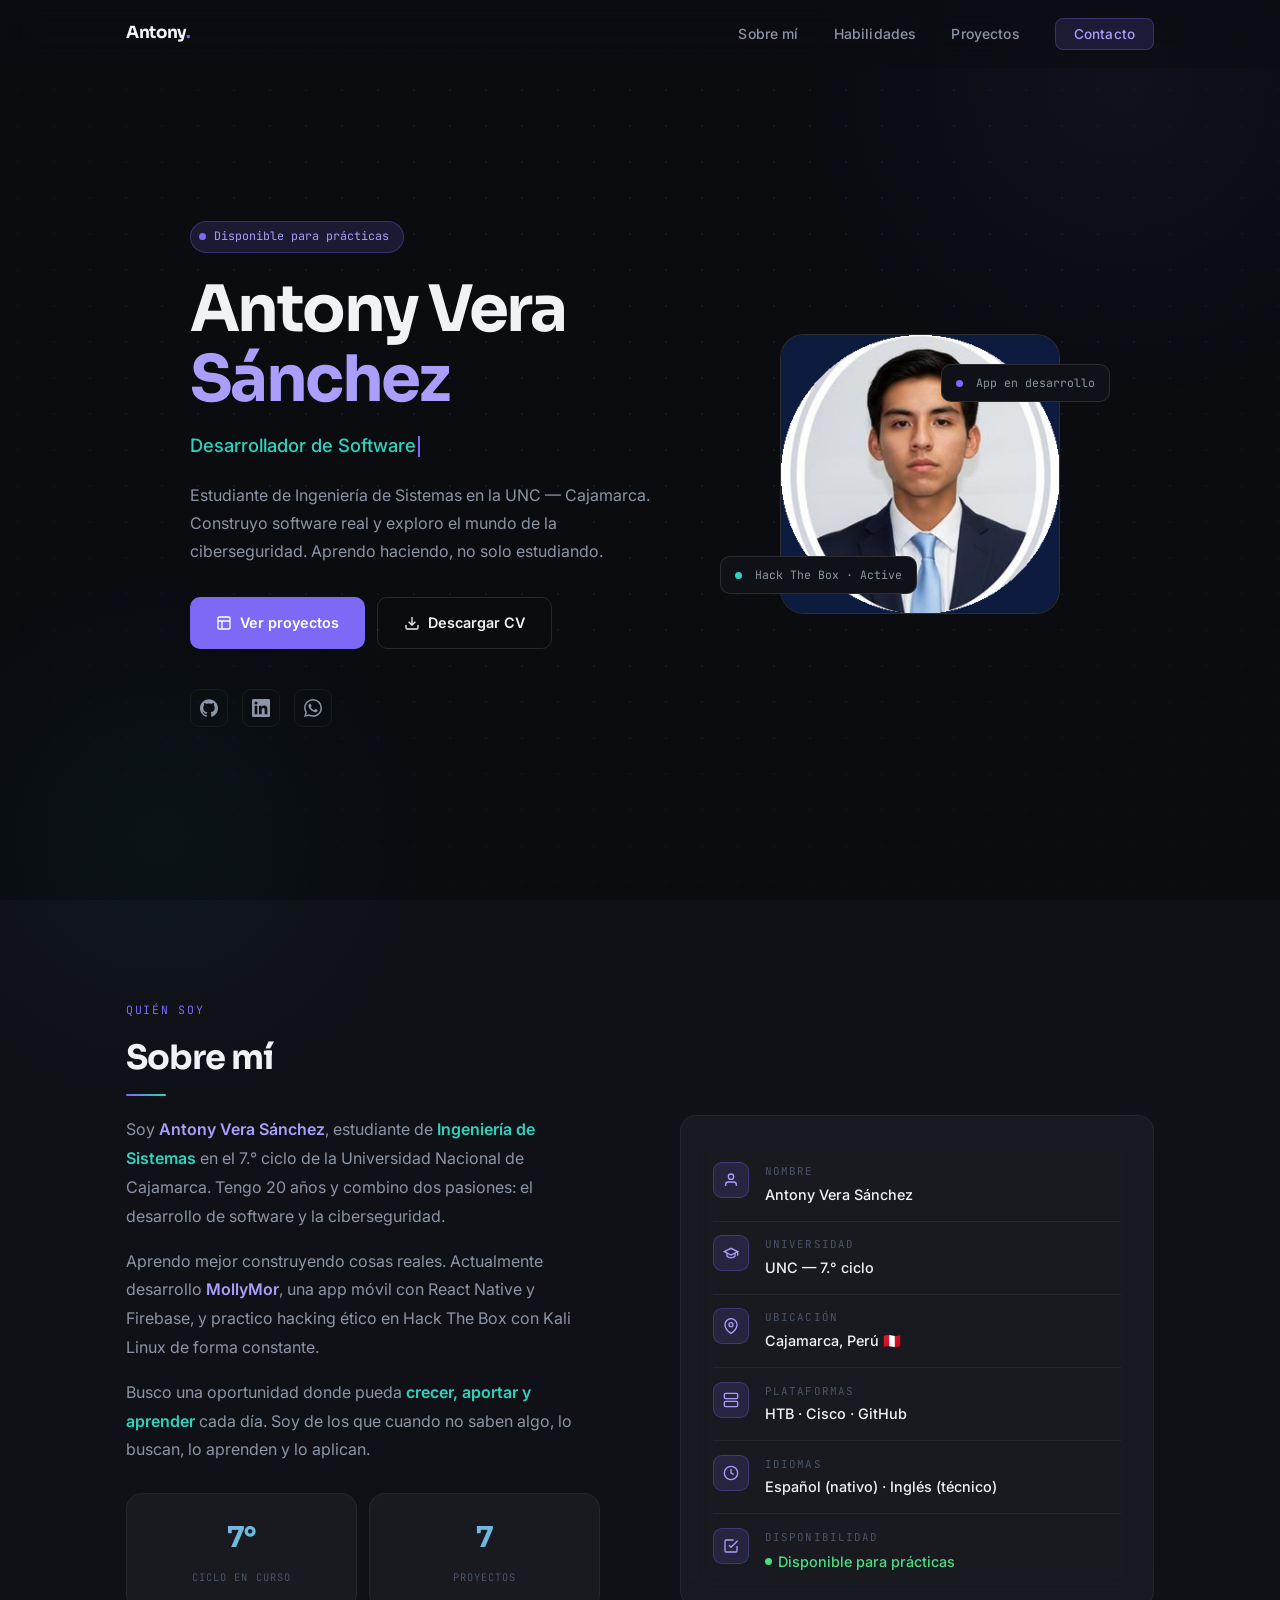
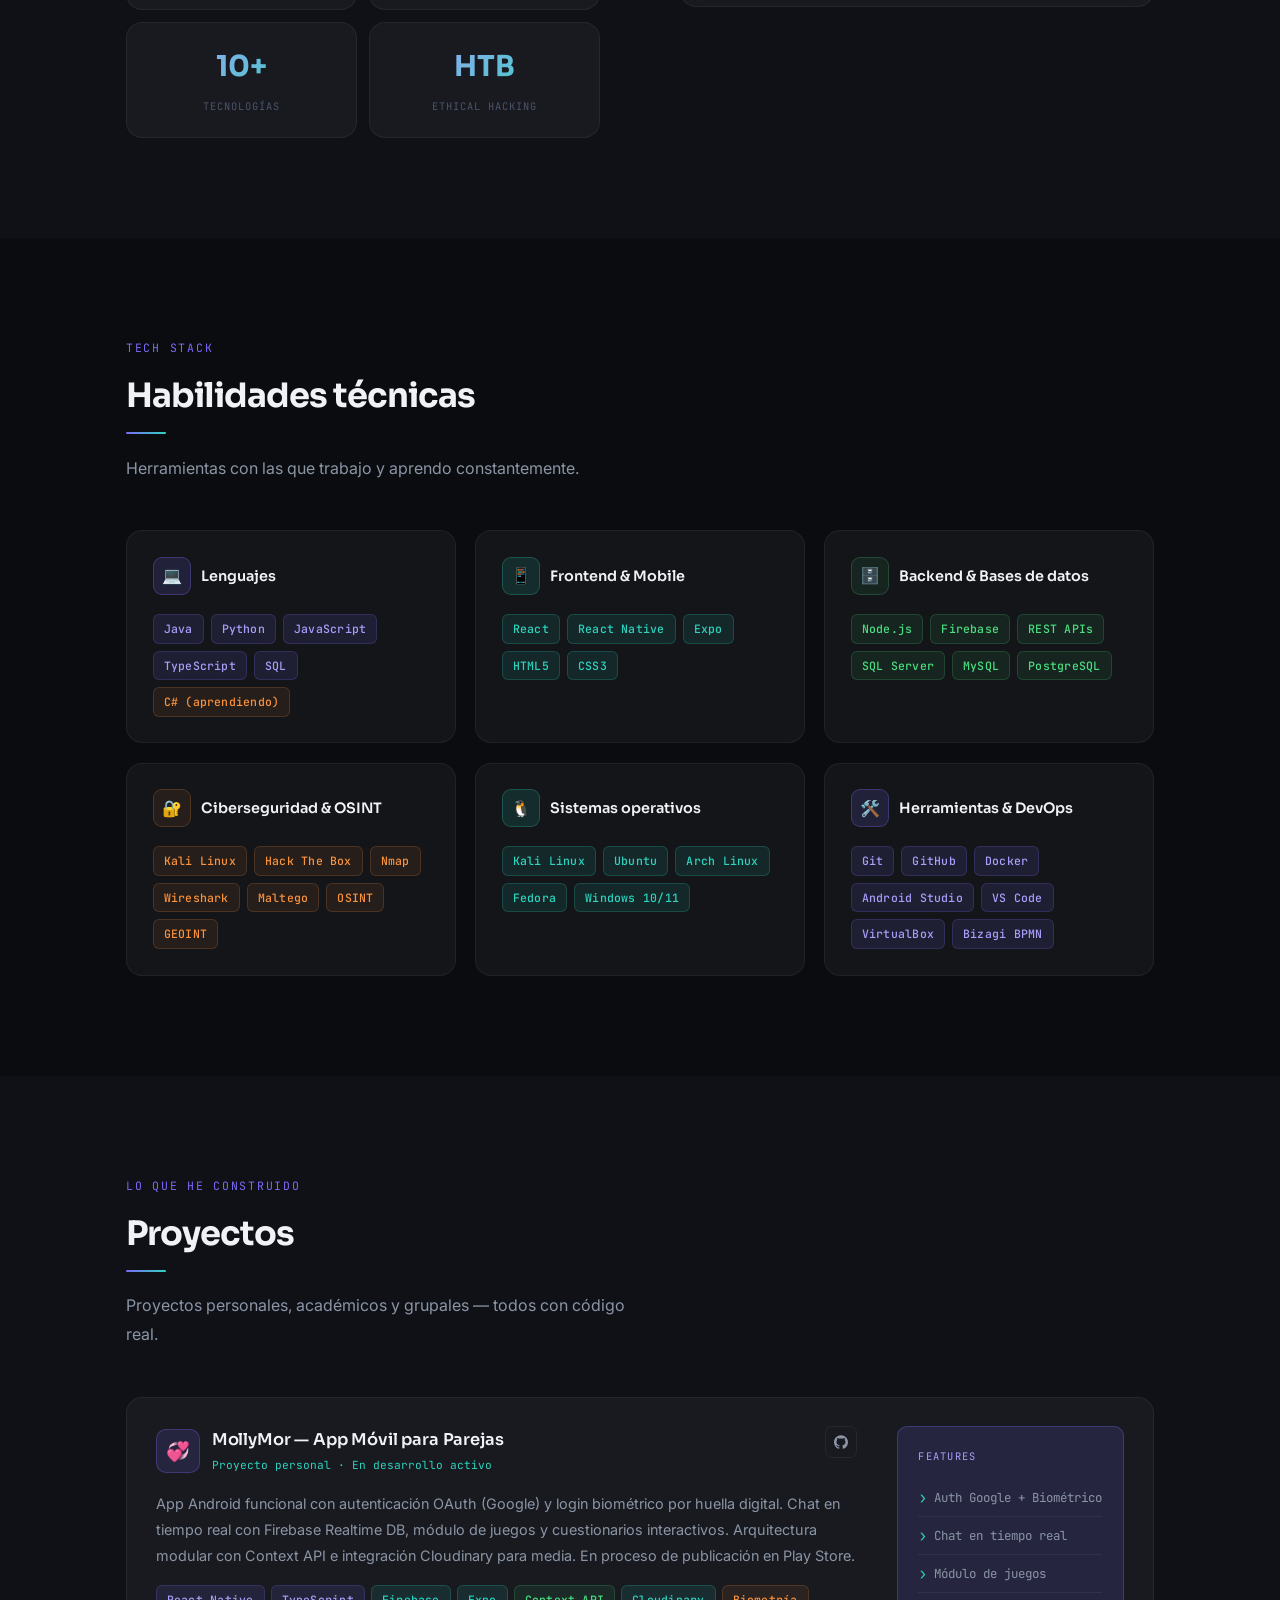
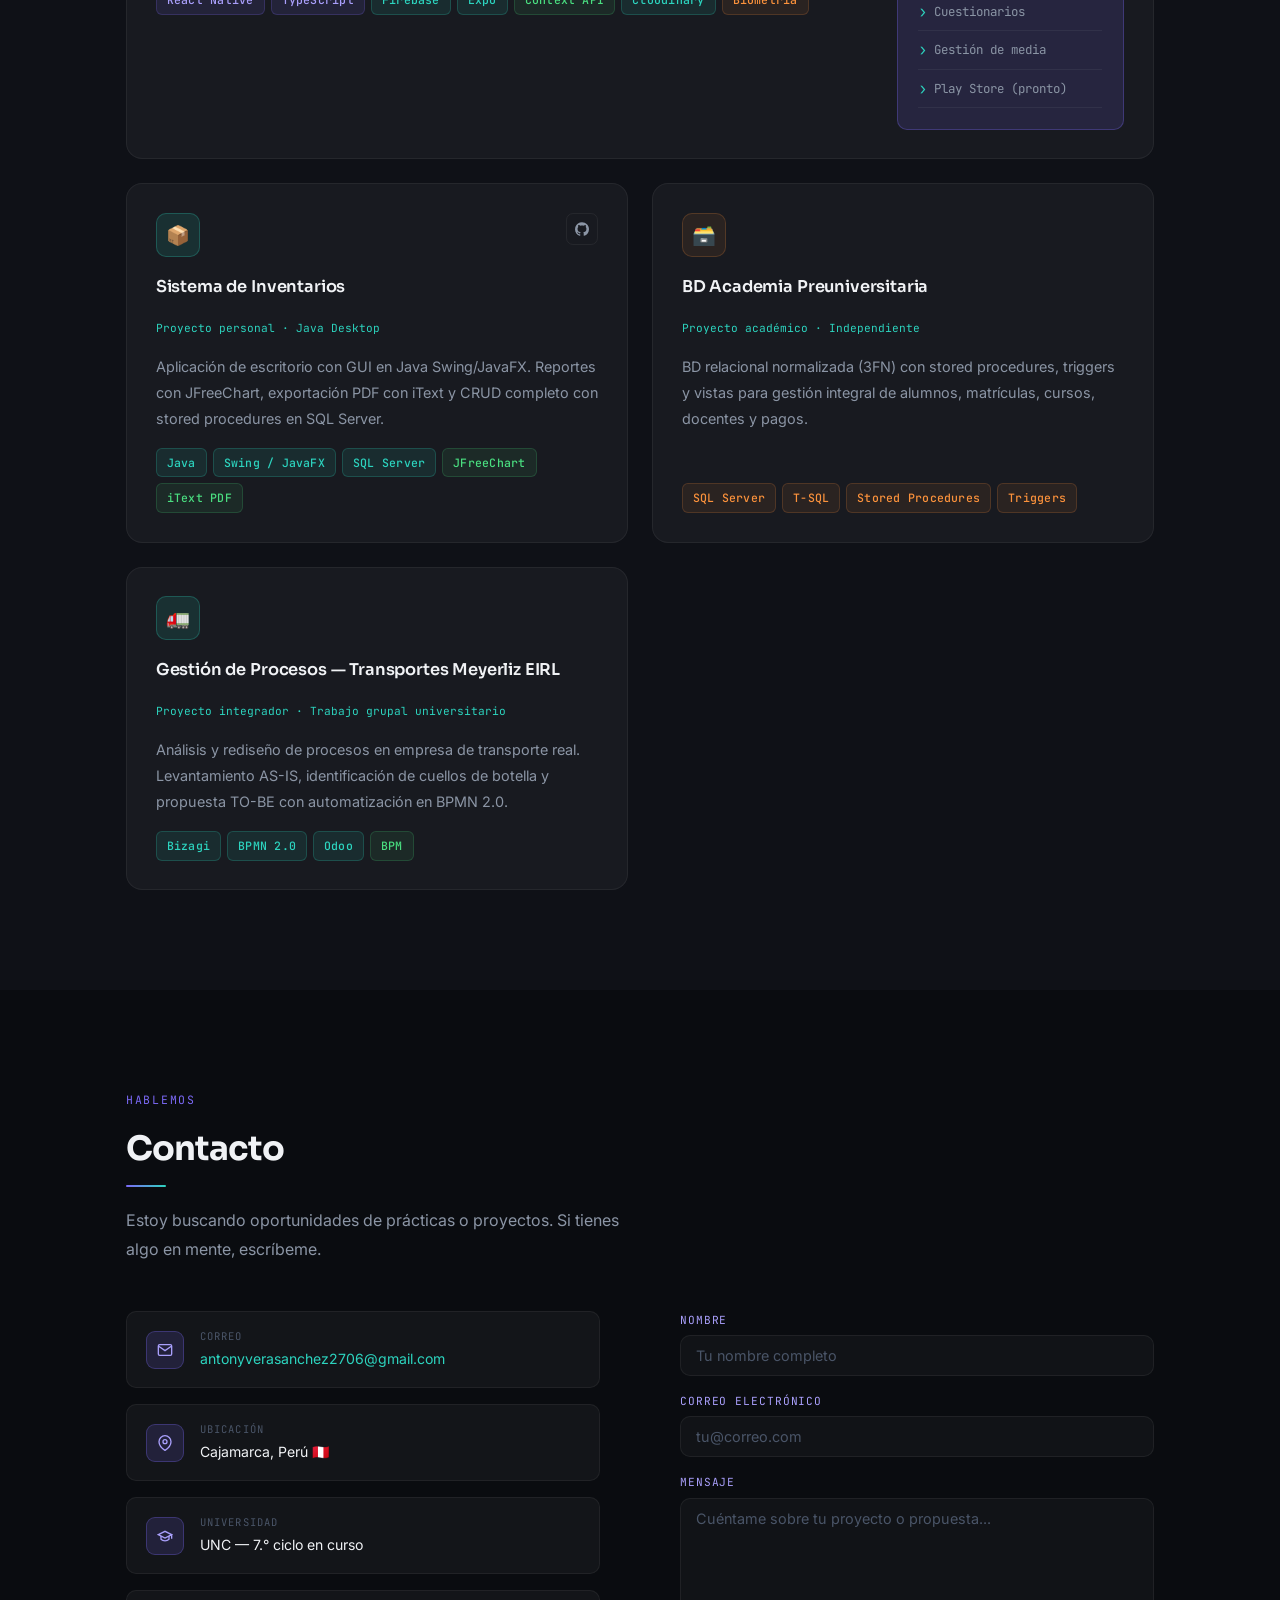
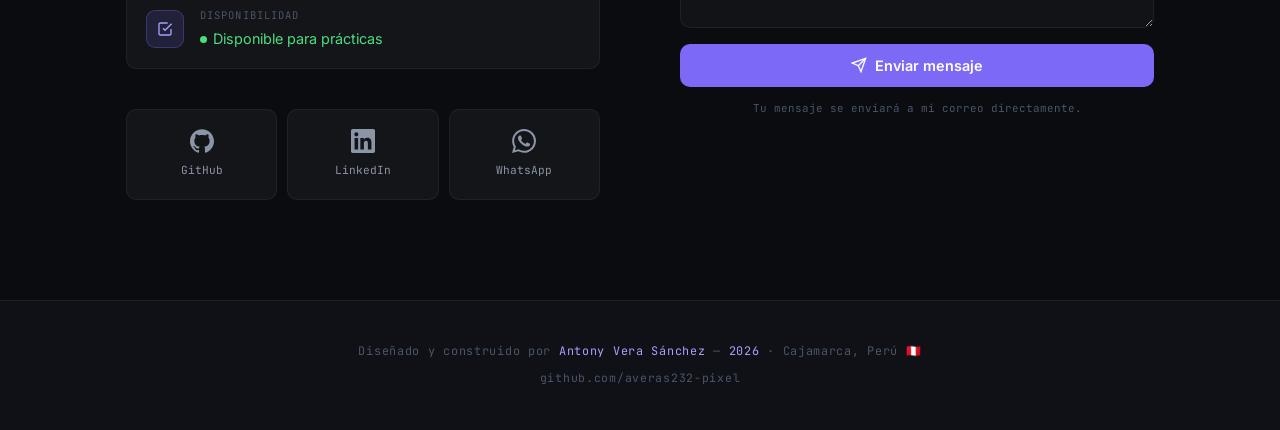
==== portfolio-nuevo/index.html @ 1187eefe "CV: portfolio personal" ====
<!DOCTYPE html>
<html lang="es">
<head>
  <meta charset="UTF-8" />
  <meta name="viewport" content="width=device-width, initial-scale=1.0" />
  <meta name="description" content="Portfolio de Antony Vera Sánchez — Ingeniería de Sistemas, Desarrollo de Software y Ciberseguridad en Cajamarca, Perú." />
  <meta name="author" content="Antony Vera Sánchez" />
  <meta property="og:title" content="Antony Vera Sánchez — Portfolio" />
  <meta property="og:description" content="Ing. Sistemas · Dev · CyberSec · Cajamarca, Perú" />
  <meta property="og:type" content="website" />
  <title>Antony Vera Sánchez | Dev & CyberSec</title>
  <link rel="icon" href="data:image/svg+xml,<svg xmlns='http://www.w3.org/2000/svg' viewBox='0 0 100 100'><text y='.9em' font-size='90'>⚡</text></svg>" />
  <link rel="preconnect" href="https://fonts.googleapis.com" />
  <link rel="preconnect" href="https://fonts.gstatic.com" crossorigin />
  <link href="https://fonts.googleapis.com/css2?family=Sora:wght@300;400;600;700&family=Inter:wght@300;400;500;600&family=JetBrains+Mono:wght@400;500&display=swap" rel="stylesheet" />
  <style>
    /* ── TOKENS ── */
    :root {
      --bg:           #0a0c10;
      --bg-2:         #0f1117;
      --bg-card:      rgba(255,255,255,0.04);
      --bg-card-h:    rgba(255,255,255,0.07);
      --violet:       #7c6af7;
      --violet-light: #a99ffb;
      --violet-dim:   rgba(124,106,247,0.15);
      --violet-border:rgba(124,106,247,0.3);
      --teal:         #2dd4bf;
      --teal-dim:     rgba(45,212,191,0.12);
      --teal-border:  rgba(45,212,191,0.25);
      --text-1:       #f0f2f5;
      --text-2:       #8b95a5;
      --text-3:       #4a5568;
      --border:       rgba(255,255,255,0.06);
      --border-h:     rgba(255,255,255,0.12);
      --nav-h:        68px;
      --max-w:        1140px;
      --r:            10px;
      --r-lg:         16px;
      --t:            all 0.3s cubic-bezier(0.4,0,0.2,1);
      --font-head:    'Sora', sans-serif;
      --font-body:    'Inter', sans-serif;
      --font-mono:    'JetBrains Mono', monospace;
      --section-py:   100px;
    }

    /* ── RESET ── */
    *, *::before, *::after { box-sizing: border-box; margin: 0; padding: 0; }
    html { scroll-behavior: smooth; scroll-padding-top: var(--nav-h); font-size: 16px; }
    body {
      font-family: var(--font-body);
      background: var(--bg);
      color: var(--text-1);
      overflow-x: hidden;
      line-height: 1.7;
    }
    img { max-width: 100%; display: block; }
    a { color: var(--teal); text-decoration: none; transition: var(--t); }
    a:hover { color: var(--violet-light); }
    p { color: var(--text-2); line-height: 1.8; }

    /* ── SCROLLBAR ── */
    ::-webkit-scrollbar { width: 4px; }
    ::-webkit-scrollbar-track { background: var(--bg-2); }
    ::-webkit-scrollbar-thumb { background: var(--violet); border-radius: 4px; }
    ::selection { background: var(--violet-dim); color: var(--violet-light); }

    /* ── BACKGROUND AMBIENT ── */
    body::before {
      content: '';
      position: fixed;
      top: -30%;
      right: -15%;
      width: 55vw;
      height: 55vw;
      background: radial-gradient(circle, rgba(124,106,247,0.055) 0%, transparent 65%);
      pointer-events: none;
      z-index: 0;
    }
    body::after {
      content: '';
      position: fixed;
      bottom: -25%;
      left: -10%;
      width: 45vw;
      height: 45vw;
      background: radial-gradient(circle, rgba(45,212,191,0.04) 0%, transparent 65%);
      pointer-events: none;
      z-index: 0;
    }

    .container {
      max-width: var(--max-w);
      margin: 0 auto;
      padding: 0 clamp(20px, 5vw, 56px);
      position: relative;
      z-index: 1;
    }

    /* ── NAVBAR ── */
    .navbar {
      position: fixed;
      top: 0; left: 0; right: 0;
      height: var(--nav-h);
      z-index: 1000;
      display: flex;
      align-items: center;
      background: rgba(10,12,16,0.5);
      backdrop-filter: blur(20px);
      -webkit-backdrop-filter: blur(20px);
      border-bottom: 1px solid transparent;
      transition: var(--t);
    }
    .navbar.scrolled {
      background: rgba(10,12,16,0.88);
      border-bottom-color: var(--border);
    }
    .nav-inner {
      display: flex;
      align-items: center;
      justify-content: space-between;
      width: 100%;
      max-width: var(--max-w);
      margin: 0 auto;
      padding: 0 clamp(20px, 5vw, 56px);
    }
    .nav-logo {
      font-family: var(--font-head);
      font-weight: 700;
      font-size: 1.05rem;
      color: var(--text-1);
      letter-spacing: -0.02em;
    }
    .nav-logo span { color: var(--violet); }
    .nav-links { display: flex; gap: 2.2rem; list-style: none; }
    .nav-links a {
      font-size: 0.875rem;
      font-weight: 500;
      color: var(--text-2);
      letter-spacing: 0.01em;
      transition: color 0.25s;
    }
    .nav-links a:hover, .nav-links a.active { color: var(--text-1); }
    .nav-cta {
      padding: 7px 18px;
      border: 1px solid var(--violet-border);
      border-radius: 8px;
      color: var(--violet-light) !important;
      background: var(--violet-dim);
      font-size: 0.85rem !important;
    }
    .nav-cta:hover { background: rgba(124,106,247,0.25) !important; color: #fff !important; }
    .nav-toggle {
      display: none;
      flex-direction: column;
      gap: 5px;
      cursor: pointer;
      background: none;
      border: none;
      padding: 4px;
    }
    .nav-toggle span {
      display: block;
      width: 22px;
      height: 1.5px;
      background: var(--text-1);
      border-radius: 2px;
      transition: var(--t);
    }
    .nav-toggle.open span:nth-child(1) { transform: rotate(45deg) translate(4px,5px); }
    .nav-toggle.open span:nth-child(2) { opacity: 0; }
    .nav-toggle.open span:nth-child(3) { transform: rotate(-45deg) translate(4px,-5px); }

    /* ── BUTTONS ── */
    .btn {
      display: inline-flex;
      align-items: center;
      gap: 8px;
      padding: 13px 26px;
      border-radius: var(--r);
      font-family: var(--font-body);
      font-weight: 600;
      font-size: 0.9rem;
      cursor: pointer;
      transition: var(--t);
      border: none;
    }
    .btn-primary {
      background: var(--violet);
      color: #fff;
    }
    .btn-primary:hover { background: #6b5ae0; color: #fff; transform: translateY(-2px); }
    .btn-outline {
      background: transparent;
      border: 1px solid var(--border-h);
      color: var(--text-1);
    }
    .btn-outline:hover { border-color: var(--violet-border); color: var(--violet-light); background: var(--violet-dim); transform: translateY(-2px); }

    /* ── TAGS ── */
    .tag {
      display: inline-flex;
      align-items: center;
      padding: 4px 10px;
      border-radius: 6px;
      font-family: var(--font-mono);
      font-size: 0.72rem;
      font-weight: 500;
      letter-spacing: 0.02em;
    }
    .tag-v { background: rgba(124,106,247,0.12); color: var(--violet-light); border: 1px solid rgba(124,106,247,0.2); }
    .tag-t { background: rgba(45,212,191,0.1); color: var(--teal); border: 1px solid rgba(45,212,191,0.2); }
    .tag-g { background: rgba(74,222,128,0.08); color: #4ade80; border: 1px solid rgba(74,222,128,0.18); }
    .tag-o { background: rgba(251,146,60,0.08); color: #fb923c; border: 1px solid rgba(251,146,60,0.18); }

    /* ── SECTION HEADER ── */
    .section { padding: var(--section-py) 0; position: relative; }
    .section-label {
      font-family: var(--font-mono);
      font-size: 0.72rem;
      color: var(--violet);
      letter-spacing: 0.15em;
      text-transform: uppercase;
      margin-bottom: 0.6rem;
      display: block;
    }
    .section-title {
      font-family: var(--font-head);
      font-size: clamp(1.5rem, 3vw, 2.1rem);
      font-weight: 700;
      color: var(--text-1);
      letter-spacing: -0.03em;
      margin-bottom: 0.5rem;
    }
    .section-line {
      width: 40px;
      height: 2px;
      background: linear-gradient(90deg, var(--violet), var(--teal));
      border-radius: 2px;
      margin-bottom: 1.2rem;
    }
    .section-sub {
      color: var(--text-2);
      font-size: 1rem;
      max-width: 520px;
      margin-bottom: 3rem;
    }

    /* ── REVEAL ── */
    .reveal {
      opacity: 0;
      transform: translateY(32px);
      transition: opacity 0.7s cubic-bezier(0.16,1,0.3,1),
                  transform 0.7s cubic-bezier(0.16,1,0.3,1);
    }
    .reveal.visible { opacity: 1; transform: translateY(0); }
    .reveal-left { opacity: 0; transform: translateX(-40px); transition: opacity 0.7s cubic-bezier(0.16,1,0.3,1), transform 0.7s cubic-bezier(0.16,1,0.3,1); }
    .reveal-left.visible { opacity: 1; transform: translateX(0); }
    .reveal-right { opacity: 0; transform: translateX(40px); transition: opacity 0.7s cubic-bezier(0.16,1,0.3,1), transform 0.7s cubic-bezier(0.16,1,0.3,1); }
    .reveal-right.visible { opacity: 1; transform: translateX(0); }
    .d1 { transition-delay: 0.08s; }
    .d2 { transition-delay: 0.16s; }
    .d3 { transition-delay: 0.24s; }
    .d4 { transition-delay: 0.32s; }

    /* ── HERO ── */
    #hero {
      min-height: 100vh;
      display: flex;
      align-items: center;
      position: relative;
      overflow: hidden;
    }
    /* Subtle dot grid */
    #hero::before {
      content: '';
      position: absolute;
      inset: 0;
      background-image: radial-gradient(rgba(124,106,247,0.12) 1px, transparent 1px);
      background-size: 36px 36px;
      mask-image: radial-gradient(ellipse 80% 80% at 50% 40%, black 30%, transparent 100%);
      -webkit-mask-image: radial-gradient(ellipse 80% 80% at 50% 40%, black 30%, transparent 100%);
      pointer-events: none;
      z-index: 0;
    }
    .hero-wrap {
      display: grid;
      grid-template-columns: 1fr 340px;
      gap: 5rem;
      align-items: center;
      padding: calc(var(--nav-h) + 40px) 0 60px;
    }
    .hero-eyebrow {
      display: inline-flex;
      align-items: center;
      gap: 8px;
      padding: 5px 14px 5px 8px;
      background: var(--violet-dim);
      border: 1px solid var(--violet-border);
      border-radius: 100px;
      font-family: var(--font-mono);
      font-size: 0.73rem;
      color: var(--violet-light);
      margin-bottom: 1.4rem;
      width: fit-content;
    }
    .hero-eyebrow-dot {
      width: 7px; height: 7px;
      background: var(--violet);
      border-radius: 50%;
      animation: pulse-dot 2s ease-in-out infinite;
    }
    @keyframes pulse-dot {
      0%, 100% { opacity: 1; transform: scale(1); }
      50% { opacity: 0.5; transform: scale(0.8); }
    }
    .hero-name {
      font-family: var(--font-head);
      font-size: clamp(2.5rem, 5.5vw, 4rem);
      font-weight: 700;
      color: var(--text-1);
      letter-spacing: -0.04em;
      line-height: 1.1;
      margin-bottom: 0.8rem;
    }
    .hero-name .accent { color: var(--violet-light); }
    .hero-role {
      font-size: 1.15rem;
      font-weight: 500;
      color: var(--text-2);
      margin-bottom: 1.2rem;
      min-height: 1.8em;
      font-family: var(--font-body);
    }
    .hero-role #tw { color: var(--teal); }
    .tw-cursor {
      display: inline-block;
      width: 2px;
      height: 1.1em;
      background: var(--violet);
      margin-left: 2px;
      vertical-align: middle;
      animation: blink 1s step-end infinite;
    }
    @keyframes blink { 0%,100%{opacity:1} 50%{opacity:0} }
    .hero-desc {
      font-size: 1rem;
      color: var(--text-2);
      max-width: 480px;
      line-height: 1.75;
      margin-bottom: 2rem;
    }
    .hero-btns {
      display: flex;
      gap: 12px;
      flex-wrap: wrap;
      margin-bottom: 2.5rem;
    }
    .hero-social { display: flex; gap: 14px; align-items: center; }
    .hero-social a {
      display: flex;
      align-items: center;
      justify-content: center;
      width: 38px;
      height: 38px;
      border-radius: 9px;
      border: 1px solid var(--border);
      color: var(--text-2);
      transition: var(--t);
    }
    .hero-social a:hover { border-color: var(--violet-border); color: var(--violet-light); background: var(--violet-dim); }
    .hero-social a svg { width: 18px; height: 18px; }

    /* Photo side */
    .hero-photo-col {
      display: flex;
      justify-content: center;
      align-items: center;
      position: relative;
    }
    .hero-photo-frame {
      width: 280px;
      height: 280px;
      border-radius: 24px;
      overflow: hidden;
      border: 1px solid var(--border-h);
      position: relative;
      background: var(--bg-2);
    }
    .hero-photo-frame::before {
      content: '';
      position: absolute;
      inset: -1px;
      border-radius: 25px;
      background: linear-gradient(135deg, var(--violet-border), transparent 50%, var(--teal-border));
      z-index: -1;
    }
    .hero-photo-frame img {
      width: 100%;
      height: 100%;
      object-fit: cover;
      object-position: center top;
    }
    /* Floating badges */
    .hero-badge {
      position: absolute;
      padding: 8px 14px;
      background: var(--bg-2);
      border: 1px solid var(--border-h);
      border-radius: 10px;
      font-family: var(--font-mono);
      font-size: 0.72rem;
      color: var(--text-2);
      backdrop-filter: blur(16px);
      white-space: nowrap;
    }
    .hero-badge.b1 { bottom: 20px; left: -30px; animation: float-b 4s ease-in-out infinite; }
    .hero-badge.b2 { top: 30px; right: -20px; animation: float-b 5s ease-in-out infinite 1.5s; }
    .hero-badge .dot { display: inline-block; width: 7px; height: 7px; border-radius: 50%; margin-right: 6px; }
    .dot-v { background: var(--violet); }
    .dot-t { background: var(--teal); }
    @keyframes float-b {
      0%,100% { transform: translateY(0); }
      50% { transform: translateY(-8px); }
    }

    /* ── SOBRE MÍ ── */
    #sobre-mi { background: var(--bg-2); }
    .sobre-grid {
      display: grid;
      grid-template-columns: 1fr 1fr;
      gap: 5rem;
      align-items: start;
    }
    .sobre-text p { margin-bottom: 1rem; }
    .sobre-text p:last-of-type { margin-bottom: 1.8rem; }
    .hl-v { color: var(--violet-light); font-weight: 600; }
    .hl-t { color: var(--teal); font-weight: 600; }
    .sobre-stats {
      display: grid;
      grid-template-columns: 1fr 1fr;
      gap: 12px;
      margin-top: 0.5rem;
    }
    .stat-card {
      padding: 1.2rem 1rem;
      background: var(--bg-card);
      border: 1px solid var(--border);
      border-radius: var(--r-lg);
      text-align: center;
      transition: var(--t);
    }
    .stat-card:hover { border-color: var(--violet-border); background: var(--bg-card-h); }
    .stat-num {
      font-family: var(--font-head);
      font-size: 1.8rem;
      font-weight: 700;
      background: linear-gradient(135deg, var(--violet-light), var(--teal));
      -webkit-background-clip: text;
      -webkit-text-fill-color: transparent;
      background-clip: text;
      display: block;
    }
    .stat-lbl {
      font-family: var(--font-mono);
      font-size: 0.65rem;
      color: var(--text-3);
      letter-spacing: 0.1em;
      margin-top: 4px;
      text-transform: uppercase;
    }

    /* Info card — lado derecho */
    .sobre-info-card {
      background: var(--bg-card);
      border: 1px solid var(--border);
      border-radius: var(--r-lg);
      padding: 2rem;
      backdrop-filter: blur(16px);
    }
    .info-row {
      display: flex;
      gap: 1rem;
      align-items: flex-start;
      padding: 0.85rem 0;
      border-bottom: 1px solid var(--border);
    }
    .info-row:last-child { border-bottom: none; padding-bottom: 0; }
    .info-icon {
      width: 36px;
      height: 36px;
      border-radius: 9px;
      background: var(--violet-dim);
      border: 1px solid var(--violet-border);
      display: flex;
      align-items: center;
      justify-content: center;
      flex-shrink: 0;
      color: var(--violet-light);
    }
    .info-icon svg { width: 16px; height: 16px; }
    .info-key { font-family: var(--font-mono); font-size: 0.68rem; color: var(--text-3); letter-spacing: 0.1em; text-transform: uppercase; margin-bottom: 2px; }
    .info-val { font-size: 0.9rem; color: var(--text-1); font-weight: 500; }
    .avail-dot {
      display: inline-flex;
      align-items: center;
      gap: 6px;
      color: #4ade80;
      font-size: 0.9rem;
    }
    .avail-dot::before {
      content: '';
      width: 7px;
      height: 7px;
      background: #4ade80;
      border-radius: 50%;
      animation: pulse-dot 2s ease-in-out infinite;
    }

    /* ── HABILIDADES ── */
    #habilidades { background: var(--bg); }
    .skills-grid {
      display: grid;
      grid-template-columns: repeat(auto-fit, minmax(300px, 1fr));
      gap: 1.2rem;
    }
    .skill-cat {
      padding: 1.6rem;
      background: var(--bg-card);
      border: 1px solid var(--border);
      border-radius: var(--r-lg);
      transition: border-color 0.3s;
    }
    .skill-cat:hover { border-color: var(--border-h); }
    .skill-cat-head {
      display: flex;
      align-items: center;
      gap: 10px;
      margin-bottom: 1.2rem;
    }
    .skill-cat-icon {
      width: 38px;
      height: 38px;
      border-radius: 9px;
      display: flex;
      align-items: center;
      justify-content: center;
      font-size: 1rem;
      flex-shrink: 0;
    }
    .sci-v { background: var(--violet-dim); border: 1px solid var(--violet-border); }
    .sci-t { background: var(--teal-dim); border: 1px solid var(--teal-border); }
    .sci-g { background: rgba(74,222,128,0.08); border: 1px solid rgba(74,222,128,0.2); }
    .sci-o { background: rgba(251,146,60,0.08); border: 1px solid rgba(251,146,60,0.2); }
    .skill-cat-name {
      font-family: var(--font-head);
      font-size: 0.9rem;
      font-weight: 600;
      color: var(--text-1);
    }
    .skill-tags { display: flex; flex-wrap: wrap; gap: 7px; }

    /* ── PROYECTOS ── */
    #proyectos { background: var(--bg-2); }
    .projects-grid {
      display: grid;
      grid-template-columns: repeat(auto-fit, minmax(340px, 1fr));
      gap: 1.5rem;
    }
    .proj-card {
      background: var(--bg-card);
      border: 1px solid var(--border);
      border-radius: var(--r-lg);
      padding: 1.8rem;
      display: flex;
      flex-direction: column;
      gap: 1rem;
      transition: var(--t);
      position: relative;
      overflow: hidden;
    }
    .proj-card::before {
      content: '';
      position: absolute;
      top: 0; left: 0; right: 0;
      height: 2px;
      background: linear-gradient(90deg, var(--violet), var(--teal));
      transform: scaleX(0);
      transform-origin: left;
      transition: transform 0.45s cubic-bezier(0.16,1,0.3,1);
    }
    .proj-card:hover { border-color: var(--border-h); background: var(--bg-card-h); transform: translateY(-4px); }
    .proj-card:hover::before { transform: scaleX(1); }
    .proj-card.featured {
      grid-column: 1 / -1;
      display: grid;
      grid-template-columns: 1fr auto;
      gap: 2.5rem;
      align-items: start;
    }
    .proj-head { display: flex; justify-content: space-between; align-items: flex-start; }
    .proj-icon {
      width: 44px;
      height: 44px;
      border-radius: 10px;
      background: var(--violet-dim);
      border: 1px solid var(--violet-border);
      display: flex;
      align-items: center;
      justify-content: center;
      font-size: 1.2rem;
    }
    .proj-gh {
      width: 32px; height: 32px;
      border-radius: 7px;
      border: 1px solid var(--border);
      display: flex;
      align-items: center;
      justify-content: center;
      color: var(--text-2);
      transition: var(--t);
    }
    .proj-gh:hover { border-color: var(--violet-border); color: var(--violet-light); background: var(--violet-dim); }
    .proj-gh svg { width: 14px; height: 14px; }
    .proj-title {
      font-family: var(--font-head);
      font-size: 1.02rem;
      font-weight: 600;
      color: var(--text-1);
      letter-spacing: -0.01em;
    }
    .proj-ctx {
      font-family: var(--font-mono);
      font-size: 0.7rem;
      color: var(--teal);
      margin-top: 2px;
    }
    .proj-desc { font-size: 0.9rem; color: var(--text-2); flex: 1; }
    .proj-stack { display: flex; flex-wrap: wrap; gap: 6px; margin-top: auto; }
    .proj-aside {
      background: var(--violet-dim);
      border: 1px solid var(--violet-border);
      border-radius: var(--r);
      padding: 1.3rem;
      min-width: 190px;
      font-family: var(--font-mono);
    }
    .aside-title {
      font-size: 0.65rem;
      color: var(--violet-light);
      letter-spacing: 0.12em;
      text-transform: uppercase;
      margin-bottom: 0.8rem;
    }
    .aside-list { list-style: none; }
    .aside-list li {
      font-size: 0.78rem;
      color: var(--text-2);
      padding: 5px 0;
      border-bottom: 1px solid rgba(255,255,255,0.05);
      display: flex;
      align-items: center;
      gap: 6px;
    }
    .aside-list li::before { content: '›'; color: var(--teal); font-size: 1rem; }

    /* ── CONTACTO ── */
    #contacto { background: var(--bg); }
    .contact-grid {
      display: grid;
      grid-template-columns: 1fr 1fr;
      gap: 5rem;
      align-items: start;
    }
    .contact-items { display: flex; flex-direction: column; gap: 1rem; }
    .contact-item {
      display: flex;
      align-items: center;
      gap: 1rem;
      padding: 1rem 1.2rem;
      background: var(--bg-card);
      border: 1px solid var(--border);
      border-radius: var(--r);
      transition: var(--t);
    }
    .contact-item:hover { border-color: var(--border-h); background: var(--bg-card-h); }
    .ci-icon {
      width: 38px; height: 38px;
      border-radius: 9px;
      background: var(--violet-dim);
      border: 1px solid var(--violet-border);
      display: flex;
      align-items: center;
      justify-content: center;
      color: var(--violet-light);
      flex-shrink: 0;
    }
    .ci-icon svg { width: 16px; height: 16px; }
    .ci-key { font-family: var(--font-mono); font-size: 0.66rem; color: var(--text-3); letter-spacing: 0.1em; text-transform: uppercase; margin-bottom: 1px; }
    .ci-val { font-size: 0.88rem; color: var(--text-1); }
    .social-row { display: grid; grid-template-columns: repeat(3,1fr); gap: 10px; margin-top: 1.5rem; }
    .soc-card {
      display: flex;
      flex-direction: column;
      align-items: center;
      gap: 8px;
      padding: 1.2rem 0.8rem;
      background: var(--bg-card);
      border: 1px solid var(--border);
      border-radius: var(--r);
      transition: var(--t);
      font-family: var(--font-mono);
      font-size: 0.7rem;
      color: var(--text-2);
    }
    .soc-card svg { width: 24px; height: 24px; }
    .soc-card:hover { background: var(--bg-card-h); color: var(--text-1); }
    .soc-gh:hover  { border-color: rgba(255,255,255,0.2); }
    .soc-li:hover  { border-color: rgba(10,102,194,0.5); color: #5eaef8; }
    .soc-wa:hover  { border-color: rgba(37,211,102,0.4); color: #4ade80; }

    /* Formulario */
    .contact-form { display: flex; flex-direction: column; gap: 1rem; }
    .form-group { display: flex; flex-direction: column; gap: 5px; }
    .form-group label {
      font-family: var(--font-mono);
      font-size: 0.7rem;
      color: var(--violet-light);
      letter-spacing: 0.08em;
      text-transform: uppercase;
    }
    .form-group input,
    .form-group textarea {
      background: rgba(255,255,255,0.03);
      border: 1px solid var(--border);
      border-radius: var(--r);
      padding: 11px 15px;
      font-family: var(--font-body);
      font-size: 0.9rem;
      color: var(--text-1);
      outline: none;
      transition: var(--t);
      resize: vertical;
    }
    .form-group input:focus,
    .form-group textarea:focus {
      border-color: var(--violet);
      box-shadow: 0 0 0 3px var(--violet-dim);
    }
    .form-group input::placeholder,
    .form-group textarea::placeholder { color: var(--text-3); }
    .form-group textarea { min-height: 130px; }
    .form-note {
      font-family: var(--font-mono);
      font-size: 0.68rem;
      color: var(--text-3);
      text-align: center;
      margin-top: -4px;
    }
    .form-status {
      font-family: var(--font-mono);
      font-size: 0.78rem;
      padding: 10px 14px;
      border-radius: var(--r);
      display: none;
    }
    .form-status.ok  { display: block; color: #4ade80; background: rgba(74,222,128,0.06); border: 1px solid rgba(74,222,128,0.2); }
    .form-status.err { display: block; color: #fb923c; background: rgba(251,146,60,0.06); border: 1px solid rgba(251,146,60,0.2); }

    /* ── FOOTER ── */
    footer {
      background: var(--bg-2);
      border-top: 1px solid var(--border);
      padding: 2.5rem 0;
      text-align: center;
    }
    footer p {
      font-family: var(--font-mono);
      font-size: 0.74rem;
      color: var(--text-3);
      letter-spacing: 0.06em;
    }
    footer span { color: var(--violet-light); }

    /* ── BACK TO TOP ── */
    #back-top {
      position: fixed;
      bottom: 28px; right: 28px;
      z-index: 500;
      width: 42px; height: 42px;
      border-radius: 50%;
      background: var(--violet-dim);
      border: 1px solid var(--violet-border);
      color: var(--violet-light);
      font-size: 1rem;
      cursor: pointer;
      transition: var(--t);
      opacity: 0;
      pointer-events: none;
      display: flex;
      align-items: center;
      justify-content: center;
    }
    #back-top.show { opacity: 1; pointer-events: auto; }
    #back-top:hover { background: rgba(124,106,247,0.25); transform: translateY(-3px); }

    /* ── RESPONSIVE ── */
    @media (max-width: 920px) {
      .hero-wrap { grid-template-columns: 1fr; text-align: center; gap: 3rem; }
      .hero-photo-col { order: -1; }
      .hero-photo-frame { width: 200px; height: 200px; }
      .hero-btns, .hero-social { justify-content: center; }
      .hero-eyebrow { margin: 0 auto 1.4rem; }
      .hero-desc { margin-left: auto; margin-right: auto; }
      .sobre-grid { grid-template-columns: 1fr; gap: 3rem; }
      .contact-grid { grid-template-columns: 1fr; gap: 3rem; }
      .proj-card.featured { grid-template-columns: 1fr; }
      .nav-links { display: none; }
      .nav-toggle { display: flex; }
    }
    @media (max-width: 920px) {
      .nav-links.open {
        display: flex;
        flex-direction: column;
        position: fixed;
        top: var(--nav-h); left: 0; right: 0;
        background: rgba(10,12,16,0.97);
        backdrop-filter: blur(20px);
        padding: 2rem;
        gap: 1.5rem;
        border-bottom: 1px solid var(--border);
        z-index: 999;
      }
    }
    @media (max-width: 600px) {
      :root { --section-py: 70px; }
      .hero-photo-frame { width: 170px; height: 170px; }
      .hero-badge { display: none; }
      .skills-grid, .projects-grid { grid-template-columns: 1fr; }
      .sobre-stats { grid-template-columns: 1fr 1fr; }
      .social-row { grid-template-columns: 1fr 1fr 1fr; }
      .proj-card.featured { grid-template-columns: 1fr; }
    }
    @media (prefers-reduced-motion: reduce) {
      *, *::before, *::after { animation-duration: 0.01ms !important; transition-duration: 0.01ms !important; }
    }
  </style>
</head>
<body>

  <!-- NAVBAR -->
  <nav class="navbar" role="navigation" aria-label="Navegación principal">
    <div class="nav-inner">
      <a href="#hero" class="nav-logo">Antony<span>.</span></a>
      <ul class="nav-links" role="list">
        <li><a href="#sobre-mi">Sobre mí</a></li>
        <li><a href="#habilidades">Habilidades</a></li>
        <li><a href="#proyectos">Proyectos</a></li>
        <li><a href="#contacto" class="nav-cta">Contacto</a></li>
      </ul>
      <button class="nav-toggle" aria-label="Abrir menú" aria-expanded="false">
        <span></span><span></span><span></span>
      </button>
    </div>
  </nav>

  <!-- HERO -->
  <section id="hero" aria-label="Presentación">
    <div class="container">
      <div class="hero-wrap">
        <div class="hero-content">
          <div class="hero-eyebrow reveal">
            <span class="hero-eyebrow-dot"></span>
            Disponible para prácticas
          </div>
          <h1 class="hero-name reveal d1">
            Antony Vera<br><span class="accent">Sánchez</span>
          </h1>
          <p class="hero-role reveal d2">
            <span id="tw"></span><span class="tw-cursor" aria-hidden="true"></span>
          </p>
          <p class="hero-desc reveal d2">
            Estudiante de Ingeniería de Sistemas en la UNC — Cajamarca. Construyo
            software real y exploro el mundo de la ciberseguridad. Aprendo haciendo,
            no solo estudiando.
          </p>
          <div class="hero-btns reveal d3">
            <a href="#proyectos" class="btn btn-primary">
              <svg width="16" height="16" viewBox="0 0 24 24" fill="none" stroke="currentColor" stroke-width="2"><rect x="3" y="3" width="18" height="18" rx="2"/><path d="M3 9h18M9 21V9"/></svg>
              Ver proyectos
            </a>
            <a href="assets/cv/CV_Antony_Vera.pdf" download class="btn btn-outline">
              <svg width="16" height="16" viewBox="0 0 24 24" fill="none" stroke="currentColor" stroke-width="2"><path d="M21 15v4a2 2 0 0 1-2 2H5a2 2 0 0 1-2-2v-4"/><polyline points="7 10 12 15 17 10"/><line x1="12" y1="15" x2="12" y2="3"/></svg>
              Descargar CV
            </a>
          </div>
          <div class="hero-social reveal d4">
            <a href="https://github.com/averas232-pixel" target="_blank" rel="noopener noreferrer" aria-label="GitHub">
              <svg viewBox="0 0 24 24" fill="currentColor"><path d="M12 .297c-6.63 0-12 5.373-12 12 0 5.303 3.438 9.8 8.205 11.385.6.113.82-.258.82-.577 0-.285-.01-1.04-.015-2.04-3.338.724-4.042-1.61-4.042-1.61C4.422 18.07 3.633 17.7 3.633 17.7c-1.087-.744.084-.729.084-.729 1.205.084 1.838 1.236 1.838 1.236 1.07 1.835 2.809 1.305 3.495.998.108-.776.417-1.305.76-1.605-2.665-.3-5.466-1.332-5.466-5.93 0-1.31.465-2.38 1.235-3.22-.135-.303-.54-1.523.105-3.176 0 0 1.005-.322 3.3 1.23.96-.267 1.98-.399 3-.405 1.02.006 2.04.138 3 .405 2.28-1.552 3.285-1.23 3.285-1.23.645 1.653.24 2.873.12 3.176.765.84 1.23 1.91 1.23 3.22 0 4.61-2.805 5.625-5.475 5.92.42.36.81 1.096.81 2.22 0 1.606-.015 2.896-.015 3.286 0 .315.21.69.825.57C20.565 22.092 24 17.592 24 12.297c0-6.627-5.373-12-12-12"/></svg>
            </a>
            <a href="https://www.linkedin.com/in/antony-vera-sanchez-6540b4368" target="_blank" rel="noopener noreferrer" aria-label="LinkedIn">
              <svg viewBox="0 0 24 24" fill="currentColor"><path d="M20.447 20.452h-3.554v-5.569c0-1.328-.027-3.037-1.852-3.037-1.853 0-2.136 1.445-2.136 2.939v5.667H9.351V9h3.414v1.561h.046c.477-.9 1.637-1.85 3.37-1.85 3.601 0 4.267 2.37 4.267 5.455v6.286zM5.337 7.433a2.062 2.062 0 0 1-2.063-2.065 2.064 2.064 0 1 1 2.063 2.065zm1.782 13.019H3.555V9h3.564v11.452zM22.225 0H1.771C.792 0 0 .774 0 1.729v20.542C0 23.227.792 24 1.771 24h20.451C23.2 24 24 23.227 24 22.271V1.729C24 .774 23.2 0 22.222 0h.003z"/></svg>
            </a>
            <a href="https://wa.me/51972458920?text=Hola%20Antony%2C%20vi%20tu%20portfolio" target="_blank" rel="noopener noreferrer" aria-label="WhatsApp">
              <svg viewBox="0 0 24 24" fill="currentColor"><path d="M17.472 14.382c-.297-.149-1.758-.867-2.03-.967-.273-.099-.471-.148-.67.15-.197.297-.767.966-.94 1.164-.173.199-.347.223-.644.075-.297-.15-1.255-.463-2.39-1.475-.883-.788-1.48-1.761-1.653-2.059-.173-.297-.018-.458.13-.606.134-.133.298-.347.446-.52.149-.174.198-.298.298-.497.099-.198.05-.371-.025-.52-.075-.149-.669-1.612-.916-2.207-.242-.579-.487-.5-.669-.51-.173-.008-.371-.01-.57-.01-.198 0-.52.074-.792.372-.272.297-1.04 1.016-1.04 2.479 0 1.462 1.065 2.875 1.213 3.074.149.198 2.096 3.2 5.077 4.487.709.306 1.262.489 1.694.625.712.227 1.36.195 1.871.118.571-.085 1.758-.719 2.006-1.413.248-.694.248-1.289.173-1.413-.074-.124-.272-.198-.57-.347m-5.421 7.403h-.004a9.87 9.87 0 0 1-5.031-1.378l-.361-.214-3.741.982.998-3.648-.235-.374a9.86 9.86 0 0 1-1.51-5.26c.001-5.45 4.436-9.884 9.888-9.884 2.64 0 5.122 1.03 6.988 2.898a9.825 9.825 0 0 1 2.893 6.994c-.003 5.45-4.437 9.884-9.885 9.884m8.413-18.297A11.815 11.815 0 0 0 12.05 0C5.495 0 .16 5.335.157 11.892c0 2.096.547 4.142 1.588 5.945L.057 24l6.305-1.654a11.882 11.882 0 0 0 5.683 1.448h.005c6.554 0 11.89-5.335 11.893-11.893a11.821 11.821 0 0 0-3.48-8.413Z"/></svg>
            </a>
          </div>
        </div>

        <div class="hero-photo-col">
          <div class="hero-photo-frame">
            <img src="assets/img/antony.png" alt="Foto de Antony Vera Sánchez" loading="eager" />
          </div>
          <div class="hero-badge b1">
            <span class="dot dot-t"></span> Hack The Box · Active
          </div>
          <div class="hero-badge b2">
            <span class="dot dot-v"></span> App en desarrollo
          </div>
        </div>
      </div>
    </div>
  </section>

  <!-- SOBRE MÍ -->
  <section id="sobre-mi" class="section" aria-label="Sobre mí">
    <div class="container">
      <span class="section-label reveal">Quién soy</span>
      <h2 class="section-title reveal d1">Sobre mí</h2>
      <div class="section-line reveal d2"></div>

      <div class="sobre-grid">
        <div class="sobre-text reveal-left">
          <p>
            Soy <span class="hl-v">Antony Vera Sánchez</span>, estudiante de
            <span class="hl-t">Ingeniería de Sistemas</span> en el 7.° ciclo de la
            Universidad Nacional de Cajamarca. Tengo 20 años y combino dos pasiones:
            el desarrollo de software y la ciberseguridad.
          </p>
          <p>
            Aprendo mejor construyendo cosas reales. Actualmente desarrollo
            <span class="hl-v">MollyMor</span>, una app móvil con React Native y Firebase,
            y practico hacking ético en Hack The Box con Kali Linux de forma constante.
          </p>
          <p>
            Busco una oportunidad donde pueda <span class="hl-t">crecer, aportar y aprender</span>
            cada día. Soy de los que cuando no saben algo, lo buscan, lo aprenden y lo aplican.
          </p>

          <div class="sobre-stats reveal d3">
            <div class="stat-card">
              <span class="stat-num">7°</span>
              <span class="stat-lbl">Ciclo en curso</span>
            </div>
            <div class="stat-card">
              <span class="stat-num">7</span>
              <span class="stat-lbl">Proyectos</span>
            </div>
            <div class="stat-card">
              <span class="stat-num">10+</span>
              <span class="stat-lbl">Tecnologías</span>
            </div>
            <div class="stat-card">
              <span class="stat-num">HTB</span>
              <span class="stat-lbl">Ethical hacking</span>
            </div>
          </div>
        </div>

        <div class="sobre-info-card reveal-right d2">
          <div class="info-row">
            <div class="info-icon"><svg viewBox="0 0 24 24" fill="none" stroke="currentColor" stroke-width="2"><path d="M20 21v-2a4 4 0 0 0-4-4H8a4 4 0 0 0-4 4v2"/><circle cx="12" cy="7" r="4"/></svg></div>
            <div>
              <div class="info-key">Nombre</div>
              <div class="info-val">Antony Vera Sánchez</div>
            </div>
          </div>
          <div class="info-row">
            <div class="info-icon"><svg viewBox="0 0 24 24" fill="none" stroke="currentColor" stroke-width="2"><path d="M22 10v6M2 10l10-5 10 5-10 5z"/><path d="M6 12v5c3 3 9 3 12 0v-5"/></svg></div>
            <div>
              <div class="info-key">Universidad</div>
              <div class="info-val">UNC — 7.° ciclo</div>
            </div>
          </div>
          <div class="info-row">
            <div class="info-icon"><svg viewBox="0 0 24 24" fill="none" stroke="currentColor" stroke-width="2"><path d="M21 10c0 7-9 13-9 13s-9-6-9-13a9 9 0 0 1 18 0z"/><circle cx="12" cy="10" r="3"/></svg></div>
            <div>
              <div class="info-key">Ubicación</div>
              <div class="info-val">Cajamarca, Perú 🇵🇪</div>
            </div>
          </div>
          <div class="info-row">
            <div class="info-icon"><svg viewBox="0 0 24 24" fill="none" stroke="currentColor" stroke-width="2"><rect x="2" y="2" width="20" height="8" rx="2"/><rect x="2" y="14" width="20" height="8" rx="2"/><line x1="6" y1="6" x2="6.01" y2="6"/><line x1="6" y1="18" x2="6.01" y2="18"/></svg></div>
            <div>
              <div class="info-key">Plataformas</div>
              <div class="info-val">HTB · Cisco · GitHub</div>
            </div>
          </div>
          <div class="info-row">
            <div class="info-icon"><svg viewBox="0 0 24 24" fill="none" stroke="currentColor" stroke-width="2"><circle cx="12" cy="12" r="10"/><polyline points="12 6 12 12 16 14"/></svg></div>
            <div>
              <div class="info-key">Idiomas</div>
              <div class="info-val">Español (nativo) · Inglés (técnico)</div>
            </div>
          </div>
          <div class="info-row">
            <div class="info-icon"><svg viewBox="0 0 24 24" fill="none" stroke="currentColor" stroke-width="2"><polyline points="9 11 12 14 22 4"/><path d="M21 12v7a2 2 0 0 1-2 2H5a2 2 0 0 1-2-2V5a2 2 0 0 1 2-2h11"/></svg></div>
            <div>
              <div class="info-key">Disponibilidad</div>
              <div class="info-val"><span class="avail-dot">Disponible para prácticas</span></div>
            </div>
          </div>
        </div>
      </div>
    </div>
  </section>

  <!-- HABILIDADES -->
  <section id="habilidades" class="section" aria-label="Habilidades técnicas">
    <div class="container">
      <span class="section-label reveal">Tech stack</span>
      <h2 class="section-title reveal d1">Habilidades técnicas</h2>
      <div class="section-line reveal d2"></div>
      <p class="section-sub reveal d2">Herramientas con las que trabajo y aprendo constantemente.</p>

      <div class="skills-grid">
        <div class="skill-cat reveal d1">
          <div class="skill-cat-head">
            <div class="skill-cat-icon sci-v">💻</div>
            <span class="skill-cat-name">Lenguajes</span>
          </div>
          <div class="skill-tags">
            <span class="tag tag-v">Java</span>
            <span class="tag tag-v">Python</span>
            <span class="tag tag-v">JavaScript</span>
            <span class="tag tag-v">TypeScript</span>
            <span class="tag tag-v">SQL</span>
            <span class="tag tag-o">C# (aprendiendo)</span>
          </div>
        </div>

        <div class="skill-cat reveal d2">
          <div class="skill-cat-head">
            <div class="skill-cat-icon sci-t">📱</div>
            <span class="skill-cat-name">Frontend & Mobile</span>
          </div>
          <div class="skill-tags">
            <span class="tag tag-t">React</span>
            <span class="tag tag-t">React Native</span>
            <span class="tag tag-t">Expo</span>
            <span class="tag tag-t">HTML5</span>
            <span class="tag tag-t">CSS3</span>
          </div>
        </div>

        <div class="skill-cat reveal d3">
          <div class="skill-cat-head">
            <div class="skill-cat-icon sci-g">🗄️</div>
            <span class="skill-cat-name">Backend & Bases de datos</span>
          </div>
          <div class="skill-tags">
            <span class="tag tag-g">Node.js</span>
            <span class="tag tag-g">Firebase</span>
            <span class="tag tag-g">REST APIs</span>
            <span class="tag tag-g">SQL Server</span>
            <span class="tag tag-g">MySQL</span>
            <span class="tag tag-g">PostgreSQL</span>
          </div>
        </div>

        <div class="skill-cat reveal d1">
          <div class="skill-cat-head">
            <div class="skill-cat-icon sci-o">🔐</div>
            <span class="skill-cat-name">Ciberseguridad & OSINT</span>
          </div>
          <div class="skill-tags">
            <span class="tag tag-o">Kali Linux</span>
            <span class="tag tag-o">Hack The Box</span>
            <span class="tag tag-o">Nmap</span>
            <span class="tag tag-o">Wireshark</span>
            <span class="tag tag-o">Maltego</span>
            <span class="tag tag-o">OSINT</span>
            <span class="tag tag-o">GEOINT</span>
          </div>
        </div>

        <div class="skill-cat reveal d2">
          <div class="skill-cat-head">
            <div class="skill-cat-icon sci-t">🐧</div>
            <span class="skill-cat-name">Sistemas operativos</span>
          </div>
          <div class="skill-tags">
            <span class="tag tag-t">Kali Linux</span>
            <span class="tag tag-t">Ubuntu</span>
            <span class="tag tag-t">Arch Linux</span>
            <span class="tag tag-t">Fedora</span>
            <span class="tag tag-t">Windows 10/11</span>
          </div>
        </div>

        <div class="skill-cat reveal d3">
          <div class="skill-cat-head">
            <div class="skill-cat-icon sci-v">🛠️</div>
            <span class="skill-cat-name">Herramientas & DevOps</span>
          </div>
          <div class="skill-tags">
            <span class="tag tag-v">Git</span>
            <span class="tag tag-v">GitHub</span>
            <span class="tag tag-v">Docker</span>
            <span class="tag tag-v">Android Studio</span>
            <span class="tag tag-v">VS Code</span>
            <span class="tag tag-v">VirtualBox</span>
            <span class="tag tag-v">Bizagi BPMN</span>
          </div>
        </div>
      </div>
    </div>
  </section>

  <!-- PROYECTOS -->
  <section id="proyectos" class="section" aria-label="Proyectos">
    <div class="container">
      <span class="section-label reveal">Lo que he construido</span>
      <h2 class="section-title reveal d1">Proyectos</h2>
      <div class="section-line reveal d2"></div>
      <p class="section-sub reveal d2">Proyectos personales, académicos y grupales — todos con código real.</p>

      <div class="projects-grid">

        <!-- MollyMor — Featured -->
        <div class="proj-card featured reveal">
          <div>
            <div class="proj-head" style="margin-bottom:1rem;">
              <div style="display:flex;align-items:center;gap:12px;">
                <div class="proj-icon">💞</div>
                <div>
                  <div class="proj-title">MollyMor — App Móvil para Parejas</div>
                  <div class="proj-ctx">Proyecto personal · En desarrollo activo</div>
                </div>
              </div>
              <a href="https://github.com/averas232-pixel" target="_blank" rel="noopener noreferrer" class="proj-gh" aria-label="GitHub">
                <svg viewBox="0 0 24 24" fill="currentColor"><path d="M12 .297c-6.63 0-12 5.373-12 12 0 5.303 3.438 9.8 8.205 11.385.6.113.82-.258.82-.577 0-.285-.01-1.04-.015-2.04-3.338.724-4.042-1.61-4.042-1.61C4.422 18.07 3.633 17.7 3.633 17.7c-1.087-.744.084-.729.084-.729 1.205.084 1.838 1.236 1.838 1.236 1.07 1.835 2.809 1.305 3.495.998.108-.776.417-1.305.76-1.605-2.665-.3-5.466-1.332-5.466-5.93 0-1.31.465-2.38 1.235-3.22-.135-.303-.54-1.523.105-3.176 0 0 1.005-.322 3.3 1.23.96-.267 1.98-.399 3-.405 1.02.006 2.04.138 3 .405 2.28-1.552 3.285-1.23 3.285-1.23.645 1.653.24 2.873.12 3.176.765.84 1.23 1.91 1.23 3.22 0 4.61-2.805 5.625-5.475 5.92.42.36.81 1.096.81 2.22 0 1.606-.015 2.896-.015 3.286 0 .315.21.69.825.57C20.565 22.092 24 17.592 24 12.297c0-6.627-5.373-12-12-12"/></svg>
              </a>
            </div>
            <p class="proj-desc">
              App Android funcional con autenticación OAuth (Google) y login biométrico por huella digital.
              Chat en tiempo real con Firebase Realtime DB, módulo de juegos y cuestionarios interactivos.
              Arquitectura modular con Context API e integración Cloudinary para media.
              En proceso de publicación en Play Store.
            </p>
            <div class="proj-stack" style="margin-top:1rem;">
              <span class="tag tag-v">React Native</span>
              <span class="tag tag-v">TypeScript</span>
              <span class="tag tag-t">Firebase</span>
              <span class="tag tag-t">Expo</span>
              <span class="tag tag-g">Context API</span>
              <span class="tag tag-t">Cloudinary</span>
              <span class="tag tag-o">Biometría</span>
            </div>
          </div>
          <div class="proj-aside">
            <div class="aside-title">Features</div>
            <ul class="aside-list">
              <li>Auth Google + Biométrico</li>
              <li>Chat en tiempo real</li>
              <li>Módulo de juegos</li>
              <li>Cuestionarios</li>
              <li>Gestión de media</li>
              <li>Play Store (pronto)</li>
            </ul>
          </div>
        </div>

        <div class="proj-card reveal d1">
          <div class="proj-head">
            <div class="proj-icon" style="background:var(--teal-dim);border:1px solid var(--teal-border);">📦</div>
            <a href="https://github.com/averas232-pixel" target="_blank" rel="noopener noreferrer" class="proj-gh" aria-label="GitHub"><svg viewBox="0 0 24 24" fill="currentColor" width="14" height="14"><path d="M12 .297c-6.63 0-12 5.373-12 12 0 5.303 3.438 9.8 8.205 11.385.6.113.82-.258.82-.577 0-.285-.01-1.04-.015-2.04-3.338.724-4.042-1.61-4.042-1.61C4.422 18.07 3.633 17.7 3.633 17.7c-1.087-.744.084-.729.084-.729 1.205.084 1.838 1.236 1.838 1.236 1.07 1.835 2.809 1.305 3.495.998.108-.776.417-1.305.76-1.605-2.665-.3-5.466-1.332-5.466-5.93 0-1.31.465-2.38 1.235-3.22-.135-.303-.54-1.523.105-3.176 0 0 1.005-.322 3.3 1.23.96-.267 1.98-.399 3-.405 1.02.006 2.04.138 3 .405 2.28-1.552 3.285-1.23 3.285-1.23.645 1.653.24 2.873.12 3.176.765.84 1.23 1.91 1.23 3.22 0 4.61-2.805 5.625-5.475 5.92.42.36.81 1.096.81 2.22 0 1.606-.015 2.896-.015 3.286 0 .315.21.69.825.57C20.565 22.092 24 17.592 24 12.297c0-6.627-5.373-12-12-12"/></svg></a>
          </div>
          <div class="proj-title">Sistema de Inventarios</div>
          <div class="proj-ctx">Proyecto personal · Java Desktop</div>
          <p class="proj-desc">Aplicación de escritorio con GUI en Java Swing/JavaFX. Reportes con JFreeChart, exportación PDF con iText y CRUD completo con stored procedures en SQL Server.</p>
          <div class="proj-stack">
            <span class="tag tag-t">Java</span>
            <span class="tag tag-t">Swing / JavaFX</span>
            <span class="tag tag-t">SQL Server</span>
            <span class="tag tag-g">JFreeChart</span>
            <span class="tag tag-g">iText PDF</span>
          </div>
        </div>

        <div class="proj-card reveal d2">
          <div class="proj-head">
            <div class="proj-icon" style="background:rgba(251,146,60,0.08);border:1px solid rgba(251,146,60,0.2);">🗃️</div>
          </div>
          <div class="proj-title">BD Academia Preuniversitaria</div>
          <div class="proj-ctx">Proyecto académico · Independiente</div>
          <p class="proj-desc">BD relacional normalizada (3FN) con stored procedures, triggers y vistas para gestión integral de alumnos, matrículas, cursos, docentes y pagos.</p>
          <div class="proj-stack">
            <span class="tag tag-o">SQL Server</span>
            <span class="tag tag-o">T-SQL</span>
            <span class="tag tag-o">Stored Procedures</span>
            <span class="tag tag-o">Triggers</span>
          </div>
        </div>

        <div class="proj-card reveal d3">
          <div class="proj-head">
            <div class="proj-icon" style="background:var(--teal-dim);border:1px solid var(--teal-border);">🚛</div>
          </div>
          <div class="proj-title">Gestión de Procesos — Transportes Meyerliz EIRL</div>
          <div class="proj-ctx">Proyecto integrador · Trabajo grupal universitario</div>
          <p class="proj-desc">Análisis y rediseño de procesos en empresa de transporte real. Levantamiento AS-IS, identificación de cuellos de botella y propuesta TO-BE con automatización en BPMN 2.0.</p>
          <div class="proj-stack">
            <span class="tag tag-t">Bizagi</span>
            <span class="tag tag-t">BPMN 2.0</span>
            <span class="tag tag-t">Odoo</span>
            <span class="tag tag-g">BPM</span>
          </div>
        </div>

      </div>
    </div>
  </section>

  <!-- CONTACTO -->
  <section id="contacto" class="section" aria-label="Contacto">
    <div class="container">
      <span class="section-label reveal">Hablemos</span>
      <h2 class="section-title reveal d1">Contacto</h2>
      <div class="section-line reveal d2"></div>
      <p class="section-sub reveal d2">
        Estoy buscando oportunidades de prácticas o proyectos. Si tienes algo en mente, escríbeme.
      </p>

      <div class="contact-grid">
        <div class="contact-items reveal-left">
          <div class="contact-item">
            <div class="ci-icon"><svg viewBox="0 0 24 24" fill="none" stroke="currentColor" stroke-width="2"><path d="M4 4h16c1.1 0 2 .9 2 2v12c0 1.1-.9 2-2 2H4c-1.1 0-2-.9-2-2V6c0-1.1.9-2 2-2z"/><polyline points="22,6 12,13 2,6"/></svg></div>
            <div>
              <div class="ci-key">Correo</div>
              <div class="ci-val"><a href="mailto:antonyverasanchez2706@gmail.com">antonyverasanchez2706@gmail.com</a></div>
            </div>
          </div>
          <div class="contact-item">
            <div class="ci-icon"><svg viewBox="0 0 24 24" fill="none" stroke="currentColor" stroke-width="2"><path d="M21 10c0 7-9 13-9 13s-9-6-9-13a9 9 0 0 1 18 0z"/><circle cx="12" cy="10" r="3"/></svg></div>
            <div>
              <div class="ci-key">Ubicación</div>
              <div class="ci-val">Cajamarca, Perú 🇵🇪</div>
            </div>
          </div>
          <div class="contact-item">
            <div class="ci-icon"><svg viewBox="0 0 24 24" fill="none" stroke="currentColor" stroke-width="2"><path d="M22 10v6M2 10l10-5 10 5-10 5z"/><path d="M6 12v5c3 3 9 3 12 0v-5"/></svg></div>
            <div>
              <div class="ci-key">Universidad</div>
              <div class="ci-val">UNC — 7.° ciclo en curso</div>
            </div>
          </div>
          <div class="contact-item">
            <div class="ci-icon"><svg viewBox="0 0 24 24" fill="none" stroke="currentColor" stroke-width="2"><polyline points="9 11 12 14 22 4"/><path d="M21 12v7a2 2 0 0 1-2 2H5a2 2 0 0 1-2-2V5a2 2 0 0 1 2-2h11"/></svg></div>
            <div>
              <div class="ci-key">Disponibilidad</div>
              <div class="ci-val"><span class="avail-dot">Disponible para prácticas</span></div>
            </div>
          </div>
          <div class="social-row">
            <a href="https://github.com/averas232-pixel" target="_blank" rel="noopener noreferrer" class="soc-card soc-gh" aria-label="GitHub">
              <svg viewBox="0 0 24 24" fill="currentColor"><path d="M12 .297c-6.63 0-12 5.373-12 12 0 5.303 3.438 9.8 8.205 11.385.6.113.82-.258.82-.577 0-.285-.01-1.04-.015-2.04-3.338.724-4.042-1.61-4.042-1.61C4.422 18.07 3.633 17.7 3.633 17.7c-1.087-.744.084-.729.084-.729 1.205.084 1.838 1.236 1.838 1.236 1.07 1.835 2.809 1.305 3.495.998.108-.776.417-1.305.76-1.605-2.665-.3-5.466-1.332-5.466-5.93 0-1.31.465-2.38 1.235-3.22-.135-.303-.54-1.523.105-3.176 0 0 1.005-.322 3.3 1.23.96-.267 1.98-.399 3-.405 1.02.006 2.04.138 3 .405 2.28-1.552 3.285-1.23 3.285-1.23.645 1.653.24 2.873.12 3.176.765.84 1.23 1.91 1.23 3.22 0 4.61-2.805 5.625-5.475 5.92.42.36.81 1.096.81 2.22 0 1.606-.015 2.896-.015 3.286 0 .315.21.69.825.57C20.565 22.092 24 17.592 24 12.297c0-6.627-5.373-12-12-12"/></svg>
              GitHub
            </a>
            <a href="https://www.linkedin.com/in/antony-vera-sanchez-6540b4368" target="_blank" rel="noopener noreferrer" class="soc-card soc-li" aria-label="LinkedIn">
              <svg viewBox="0 0 24 24" fill="currentColor"><path d="M20.447 20.452h-3.554v-5.569c0-1.328-.027-3.037-1.852-3.037-1.853 0-2.136 1.445-2.136 2.939v5.667H9.351V9h3.414v1.561h.046c.477-.9 1.637-1.85 3.37-1.85 3.601 0 4.267 2.37 4.267 5.455v6.286zM5.337 7.433a2.062 2.062 0 0 1-2.063-2.065 2.064 2.064 0 1 1 2.063 2.065zm1.782 13.019H3.555V9h3.564v11.452zM22.225 0H1.771C.792 0 0 .774 0 1.729v20.542C0 23.227.792 24 1.771 24h20.451C23.2 24 24 23.227 24 22.271V1.729C24 .774 23.2 0 22.222 0h.003z"/></svg>
              LinkedIn
            </a>
            <a href="https://wa.me/51972458920?text=Hola%20Antony%2C%20vi%20tu%20portfolio" target="_blank" rel="noopener noreferrer" class="soc-card soc-wa" aria-label="WhatsApp">
              <svg viewBox="0 0 24 24" fill="currentColor"><path d="M17.472 14.382c-.297-.149-1.758-.867-2.03-.967-.273-.099-.471-.148-.67.15-.197.297-.767.966-.94 1.164-.173.199-.347.223-.644.075-.297-.15-1.255-.463-2.39-1.475-.883-.788-1.48-1.761-1.653-2.059-.173-.297-.018-.458.13-.606.134-.133.298-.347.446-.52.149-.174.198-.298.298-.497.099-.198.05-.371-.025-.52-.075-.149-.669-1.612-.916-2.207-.242-.579-.487-.5-.669-.51-.173-.008-.371-.01-.57-.01-.198 0-.52.074-.792.372-.272.297-1.04 1.016-1.04 2.479 0 1.462 1.065 2.875 1.213 3.074.149.198 2.096 3.2 5.077 4.487.709.306 1.262.489 1.694.625.712.227 1.36.195 1.871.118.571-.085 1.758-.719 2.006-1.413.248-.694.248-1.289.173-1.413-.074-.124-.272-.198-.57-.347m-5.421 7.403h-.004a9.87 9.87 0 0 1-5.031-1.378l-.361-.214-3.741.982.998-3.648-.235-.374a9.86 9.86 0 0 1-1.51-5.26c.001-5.45 4.436-9.884 9.888-9.884 2.64 0 5.122 1.03 6.988 2.898a9.825 9.825 0 0 1 2.893 6.994c-.003 5.45-4.437 9.884-9.885 9.884m8.413-18.297A11.815 11.815 0 0 0 12.05 0C5.495 0 .16 5.335.157 11.892c0 2.096.547 4.142 1.588 5.945L.057 24l6.305-1.654a11.882 11.882 0 0 0 5.683 1.448h.005c6.554 0 11.89-5.335 11.893-11.893a11.821 11.821 0 0 0-3.48-8.413Z"/></svg>
              WhatsApp
            </a>
          </div>
        </div>

        <form class="contact-form reveal-right d1" id="contact-form" novalidate>
          <div class="form-group">
            <label for="name">Nombre</label>
            <input type="text" id="name" name="name" placeholder="Tu nombre completo" autocomplete="name" maxlength="100" required />
          </div>
          <div class="form-group">
            <label for="email">Correo electrónico</label>
            <input type="email" id="email" name="email" placeholder="tu@correo.com" autocomplete="email" maxlength="150" required />
          </div>
          <div class="form-group">
            <label for="message">Mensaje</label>
            <textarea id="message" name="message" placeholder="Cuéntame sobre tu proyecto o propuesta..." maxlength="1000" required></textarea>
          </div>
          <div id="form-status" class="form-status" role="alert" aria-live="polite"></div>
          <button type="submit" class="btn btn-primary" style="width:100%;justify-content:center;">
            <svg width="16" height="16" viewBox="0 0 24 24" fill="none" stroke="currentColor" stroke-width="2"><line x1="22" y1="2" x2="11" y2="13"/><polygon points="22 2 15 22 11 13 2 9 22 2"/></svg>
            Enviar mensaje
          </button>
          <p class="form-note">Tu mensaje se enviará a mi correo directamente.</p>
        </form>
      </div>
    </div>
  </section>

  <!-- FOOTER -->
  <footer role="contentinfo">
    <div class="container">
      <p>Diseñado y construido por <span>Antony Vera Sánchez</span> — <span id="year"></span> · Cajamarca, Perú 🇵🇪</p>
      <p style="margin-top:6px;"><a href="https://github.com/averas232-pixel" target="_blank" rel="noopener noreferrer" style="color:var(--text-3);font-family:var(--font-mono);font-size:0.72rem;">github.com/averas232-pixel</a></p>
    </div>
  </footer>

  <!-- BACK TO TOP -->
  <button id="back-top" aria-label="Volver arriba">↑</button>

  <script>
    /* ── TYPEWRITER ── */
    const roles = [
      'Desarrollador de Software',
      'Estudiante Ing. de Sistemas',
      'Entusiasta de Ciberseguridad',
      'Analista OSINT & GEOINT',
      'Ethical Hacker en formación',
      'Desarrollador de Apps Móviles',
    ];
    const twEl = document.getElementById('tw');
    let ri = 0, ci = 0, del = false;
    function tick() {
      const cur = roles[ri];
      twEl.textContent = del ? cur.slice(0, ci - 1) : cur.slice(0, ci + 1);
      del ? ci-- : ci++;
      if (!del && ci === cur.length) { del = true; setTimeout(tick, 2200); return; }
      if (del && ci === 0) { del = false; ri = (ri + 1) % roles.length; setTimeout(tick, 300); return; }
      setTimeout(tick, del ? 35 : 70);
    }
    setTimeout(tick, 900);

    /* ── NAVBAR ── */
    const navbar = document.querySelector('.navbar');
    const navLinks = document.querySelectorAll('.nav-links a');
    window.addEventListener('scroll', () => {
      navbar.classList.toggle('scrolled', scrollY > 30);
      const secs = document.querySelectorAll('section[id]');
      let cur = '';
      secs.forEach(s => { if (scrollY >= s.offsetTop - 120) cur = s.id; });
      navLinks.forEach(l => l.classList.toggle('active', l.getAttribute('href') === '#' + cur));
      document.getElementById('back-top').classList.toggle('show', scrollY > 400);
    });

    /* ── NAV TOGGLE ── */
    const toggle = document.querySelector('.nav-toggle');
    const navMenu = document.querySelector('.nav-links');
    toggle?.addEventListener('click', () => {
      toggle.classList.toggle('open');
      navMenu.classList.toggle('open');
      toggle.setAttribute('aria-expanded', toggle.classList.contains('open'));
    });
    navLinks.forEach(l => l.addEventListener('click', () => {
      toggle.classList.remove('open');
      navMenu.classList.remove('open');
      toggle.setAttribute('aria-expanded', 'false');
    }));

    /* ── BACK TO TOP ── */
    document.getElementById('back-top').addEventListener('click', () => window.scrollTo({ top: 0, behavior: 'smooth' }));

    /* ── YEAR ── */
    document.getElementById('year').textContent = new Date().getFullYear();

    /* ── REVEAL ON SCROLL ── */
    const obs = new IntersectionObserver((entries) => {
      entries.forEach(e => { if (e.isIntersecting) { e.target.classList.add('visible'); obs.unobserve(e.target); } });
    }, { threshold: 0.12 });
    document.querySelectorAll('.reveal, .reveal-left, .reveal-right').forEach(el => obs.observe(el));

    /* ── FORM ── */
    document.getElementById('contact-form').addEventListener('submit', function(e) {
      e.preventDefault();
      const st = document.getElementById('form-status');
      const n = document.getElementById('name').value.trim();
      const em = document.getElementById('email').value.trim();
      const ms = document.getElementById('message').value.trim();
      if (!n || !em || !ms) {
        st.className = 'form-status err';
        st.textContent = 'Por favor completa todos los campos.';
        return;
      }
      if (!/^[^\s@]+@[^\s@]+\.[^\s@]+$/.test(em)) {
        st.className = 'form-status err';
        st.textContent = 'Ingresa un correo válido.';
        return;
      }
      st.className = 'form-status ok';
      st.textContent = '¡Mensaje enviado! Me pondré en contacto pronto.';
      this.reset();
    });
  </script>
</body>
</html>
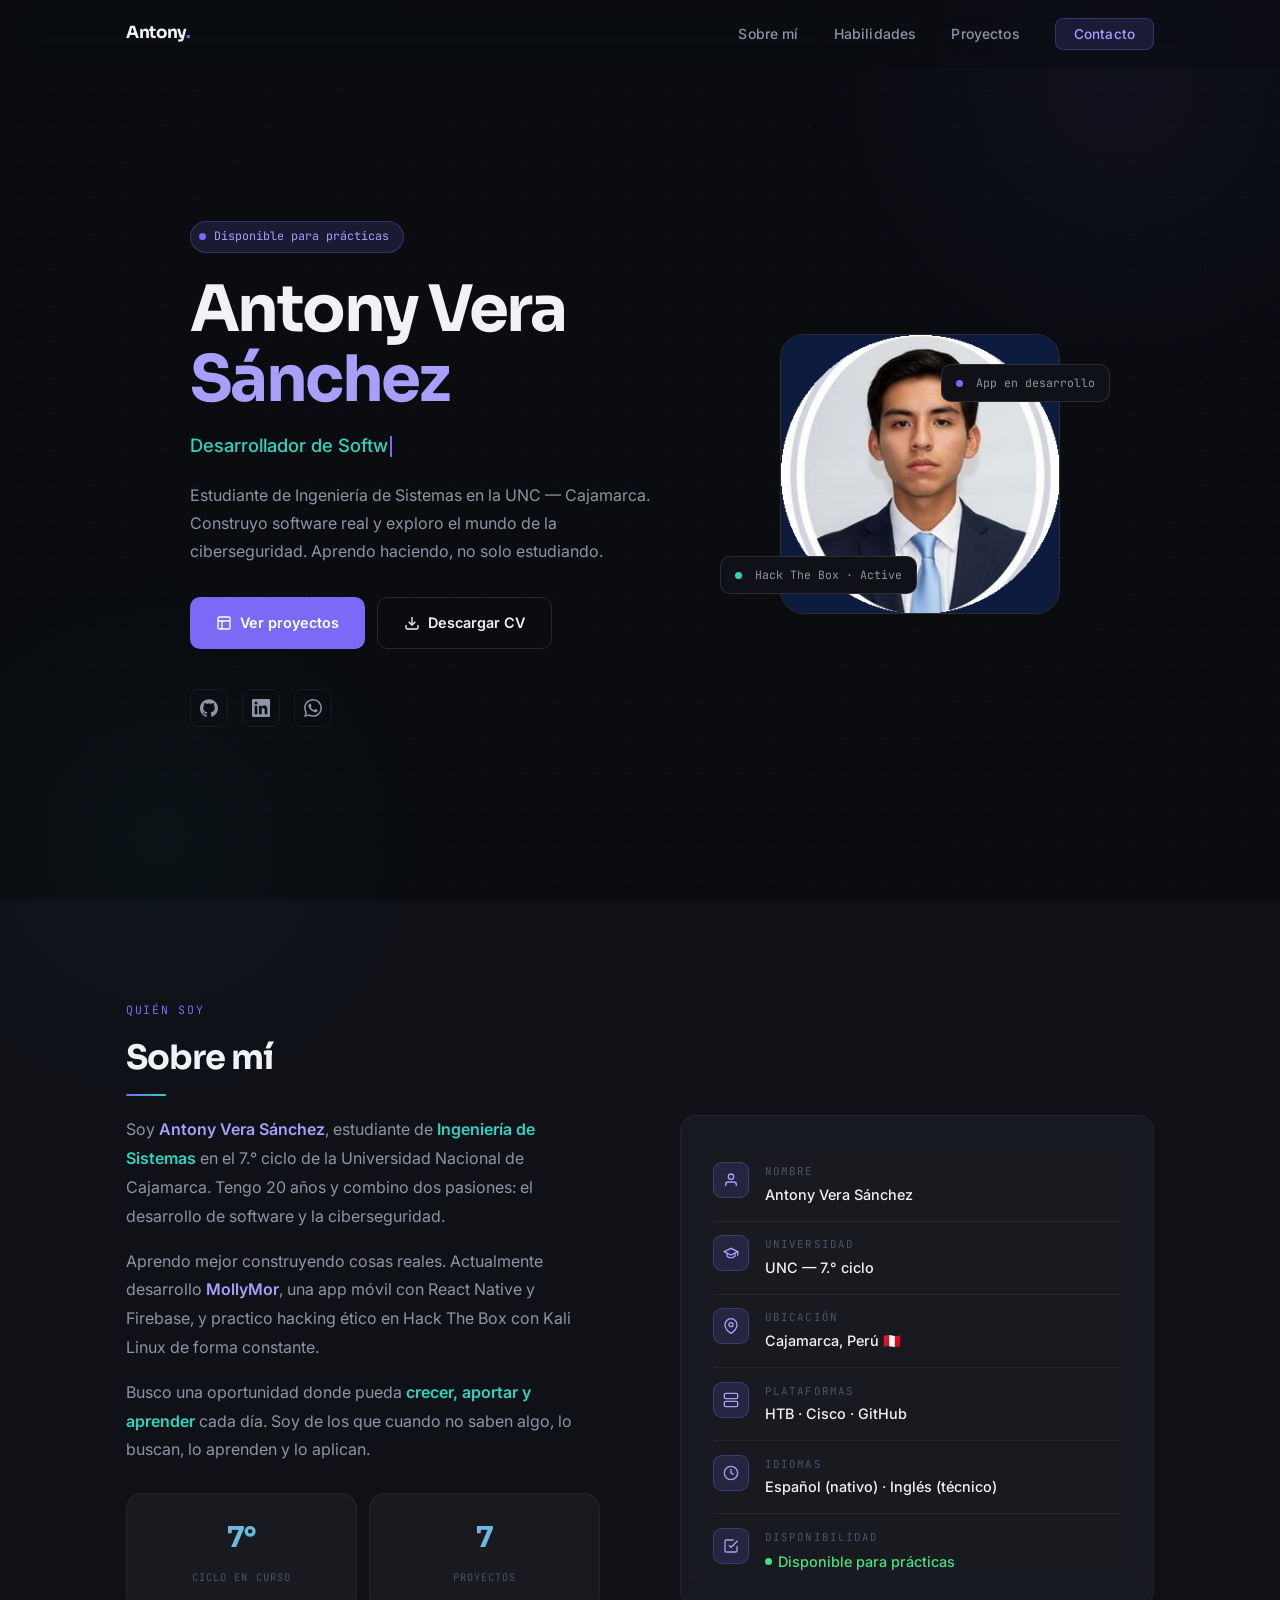
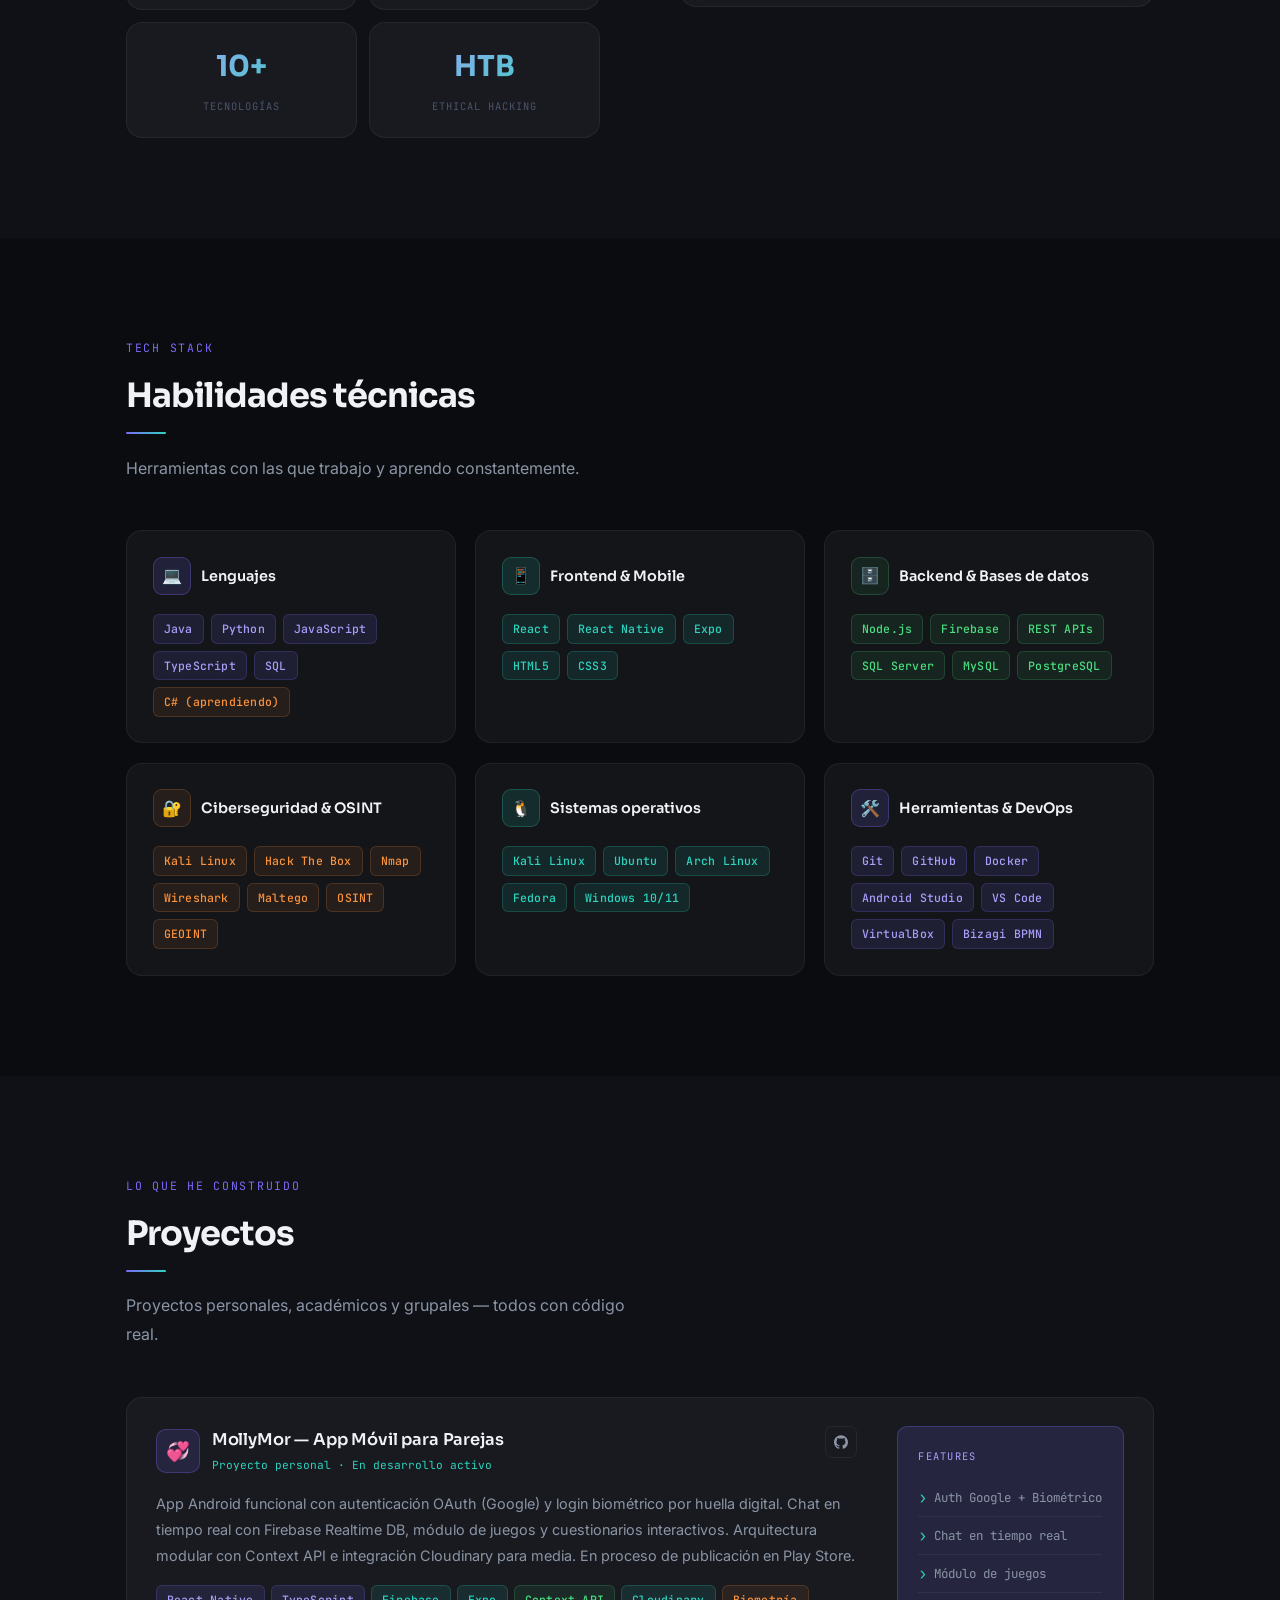
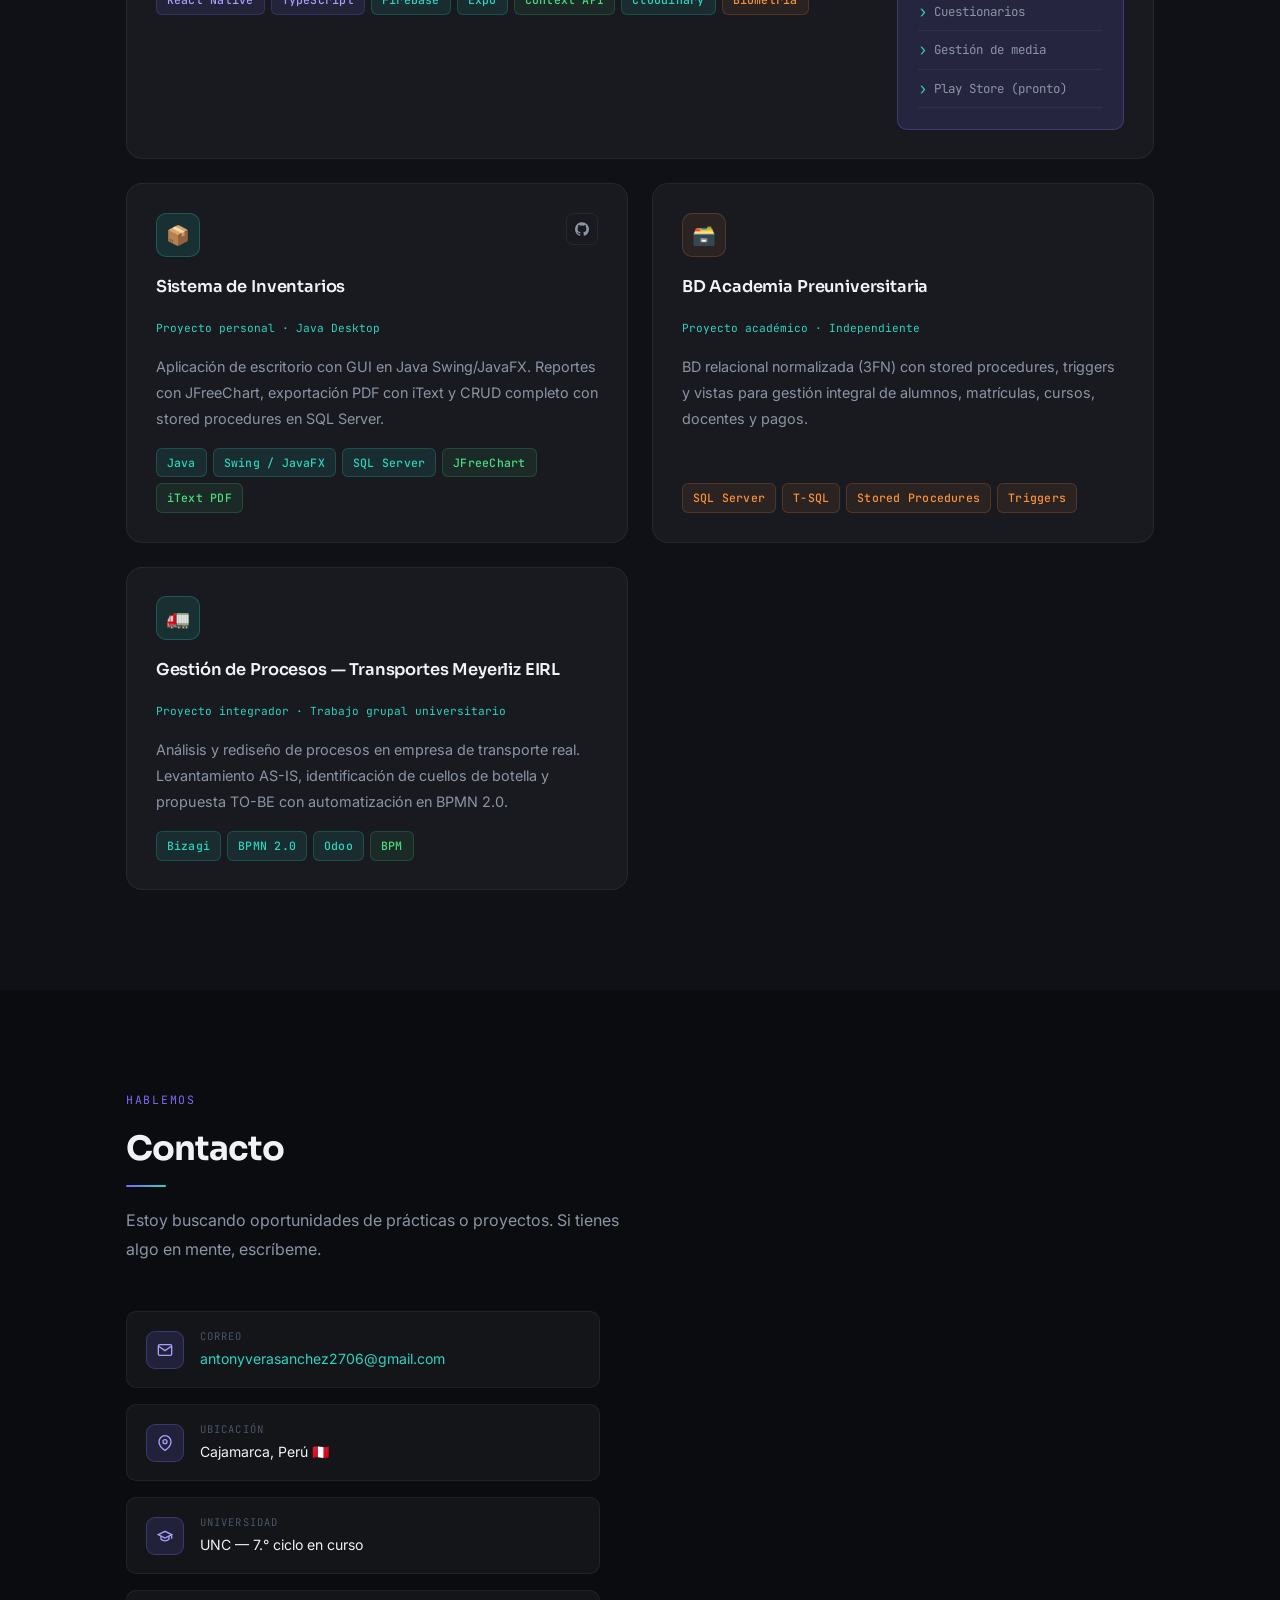
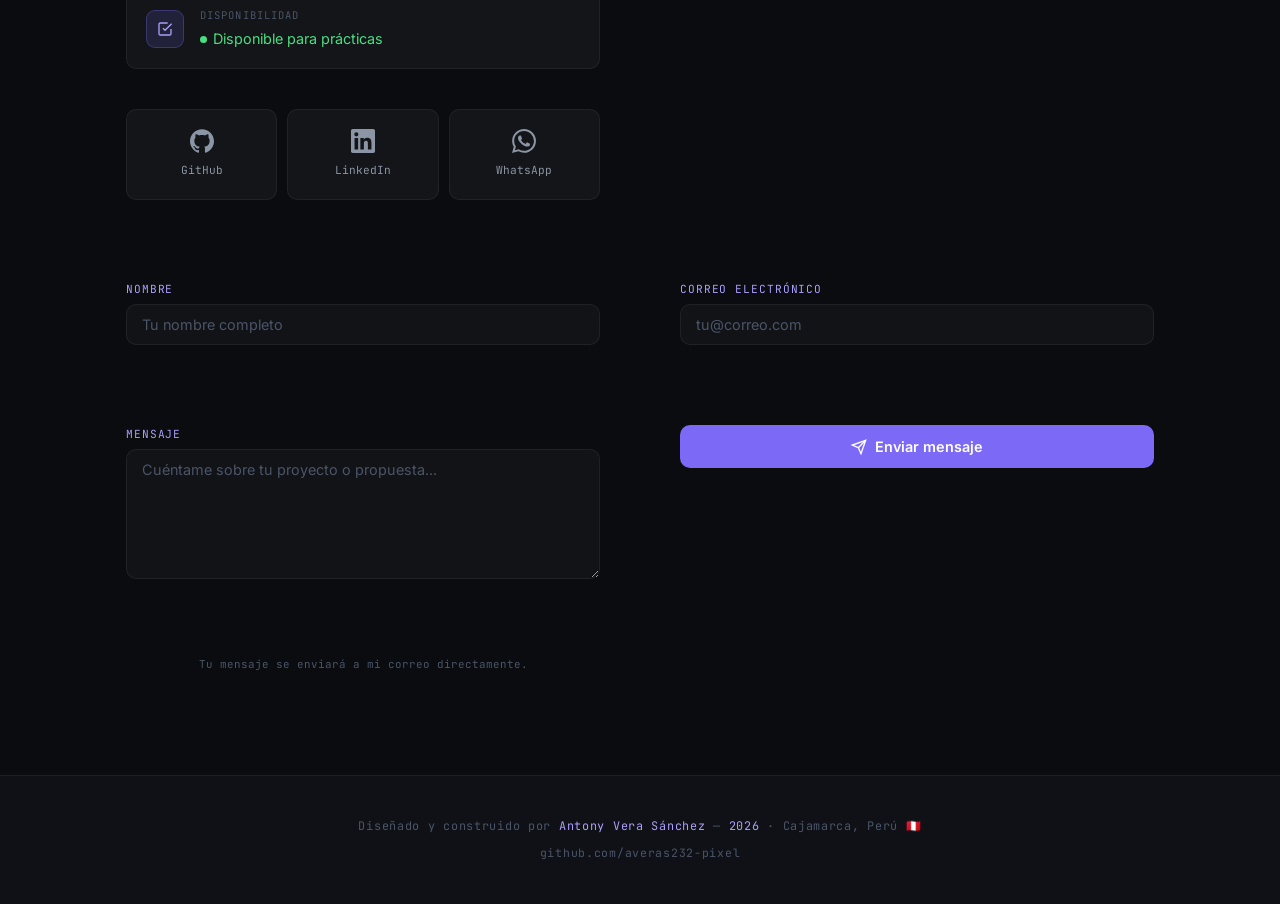
==== commit ae68c6f3: "se agrega Formspree al formulario de contacto" ====
--- a/portfolio-nuevo/index.html
+++ b/portfolio-nuevo/index.html
@@ -1277,7 +1277,7 @@
           </div>
         </div>
 
-        <form class="contact-form reveal-right d1" id="contact-form" novalidate>
+        <form class="contact-form reveal-right d1" id="contact-form" action="https://formspree.io/f/mzdqavll" method="POST" novalidate></form>
           <div class="form-group">
             <label for="name">Nombre</label>
             <input type="text" id="name" name="name" placeholder="Tu nombre completo" autocomplete="name" maxlength="100" required />
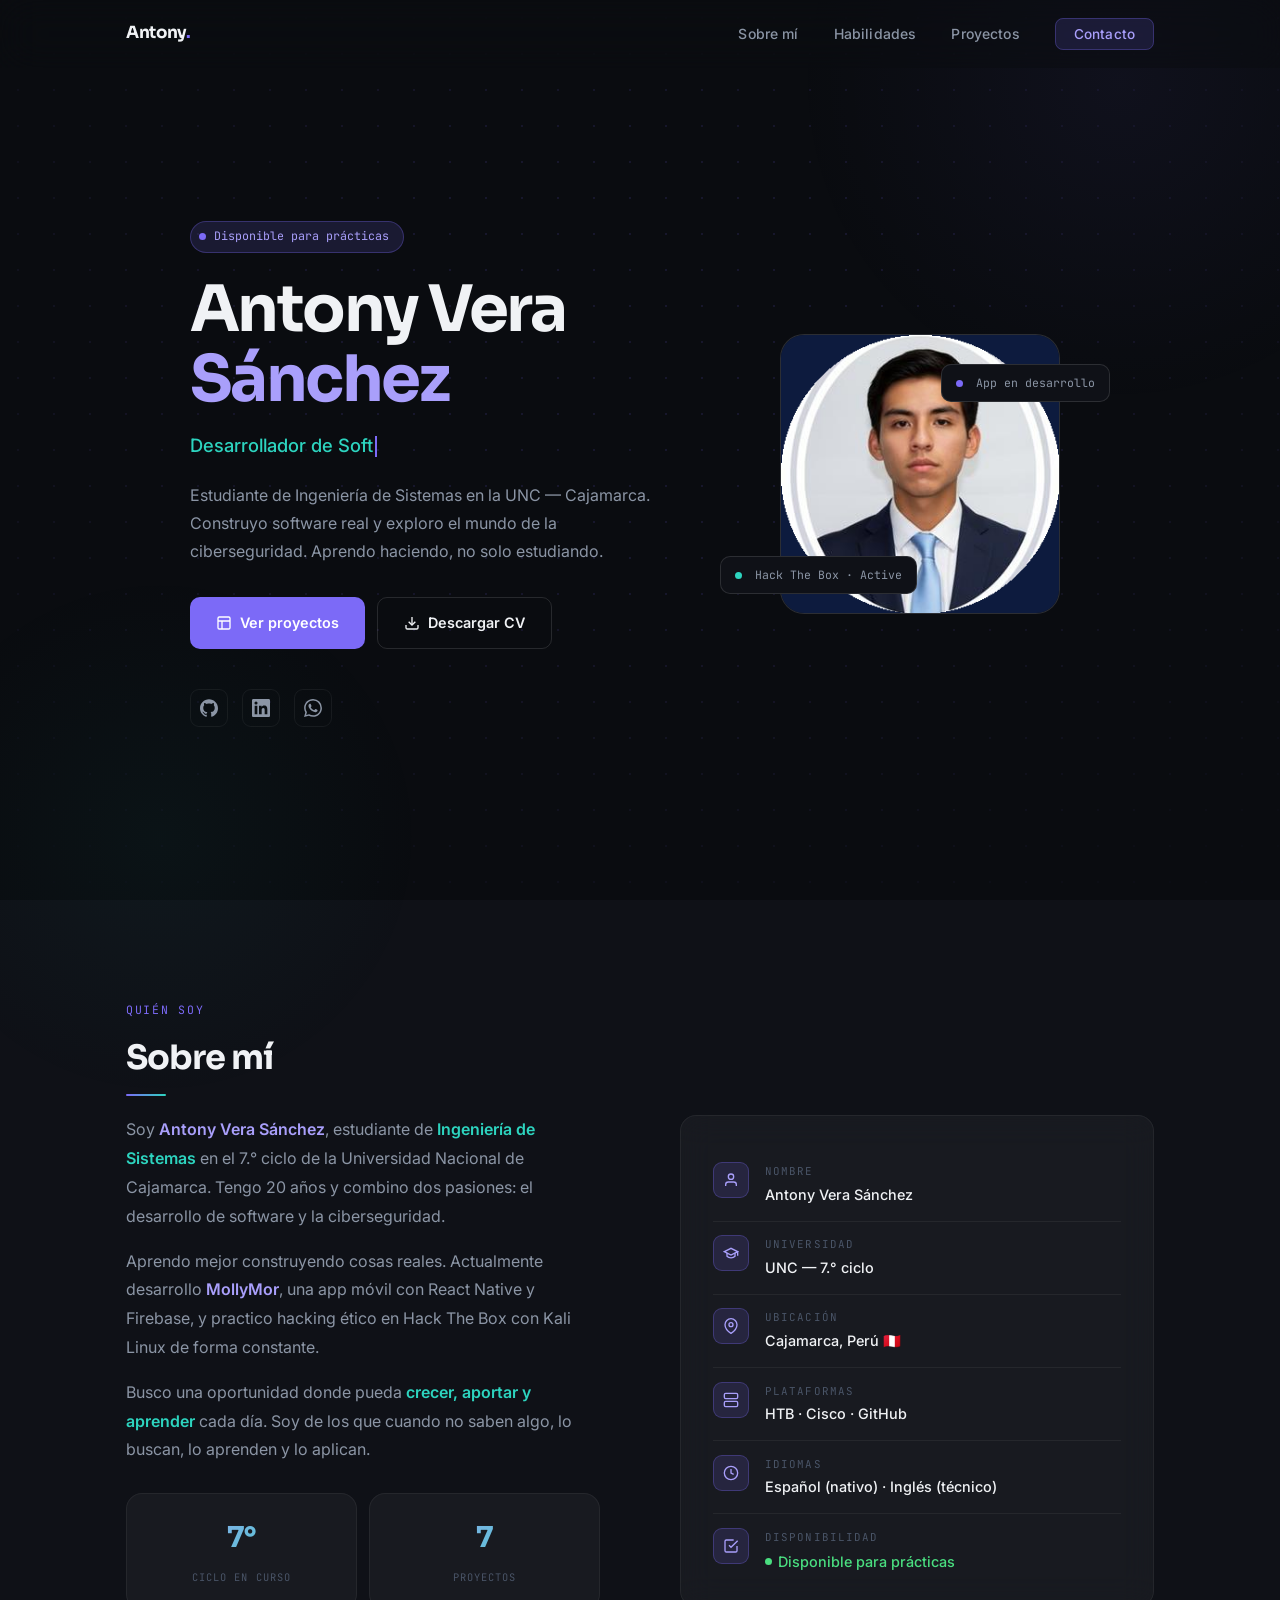
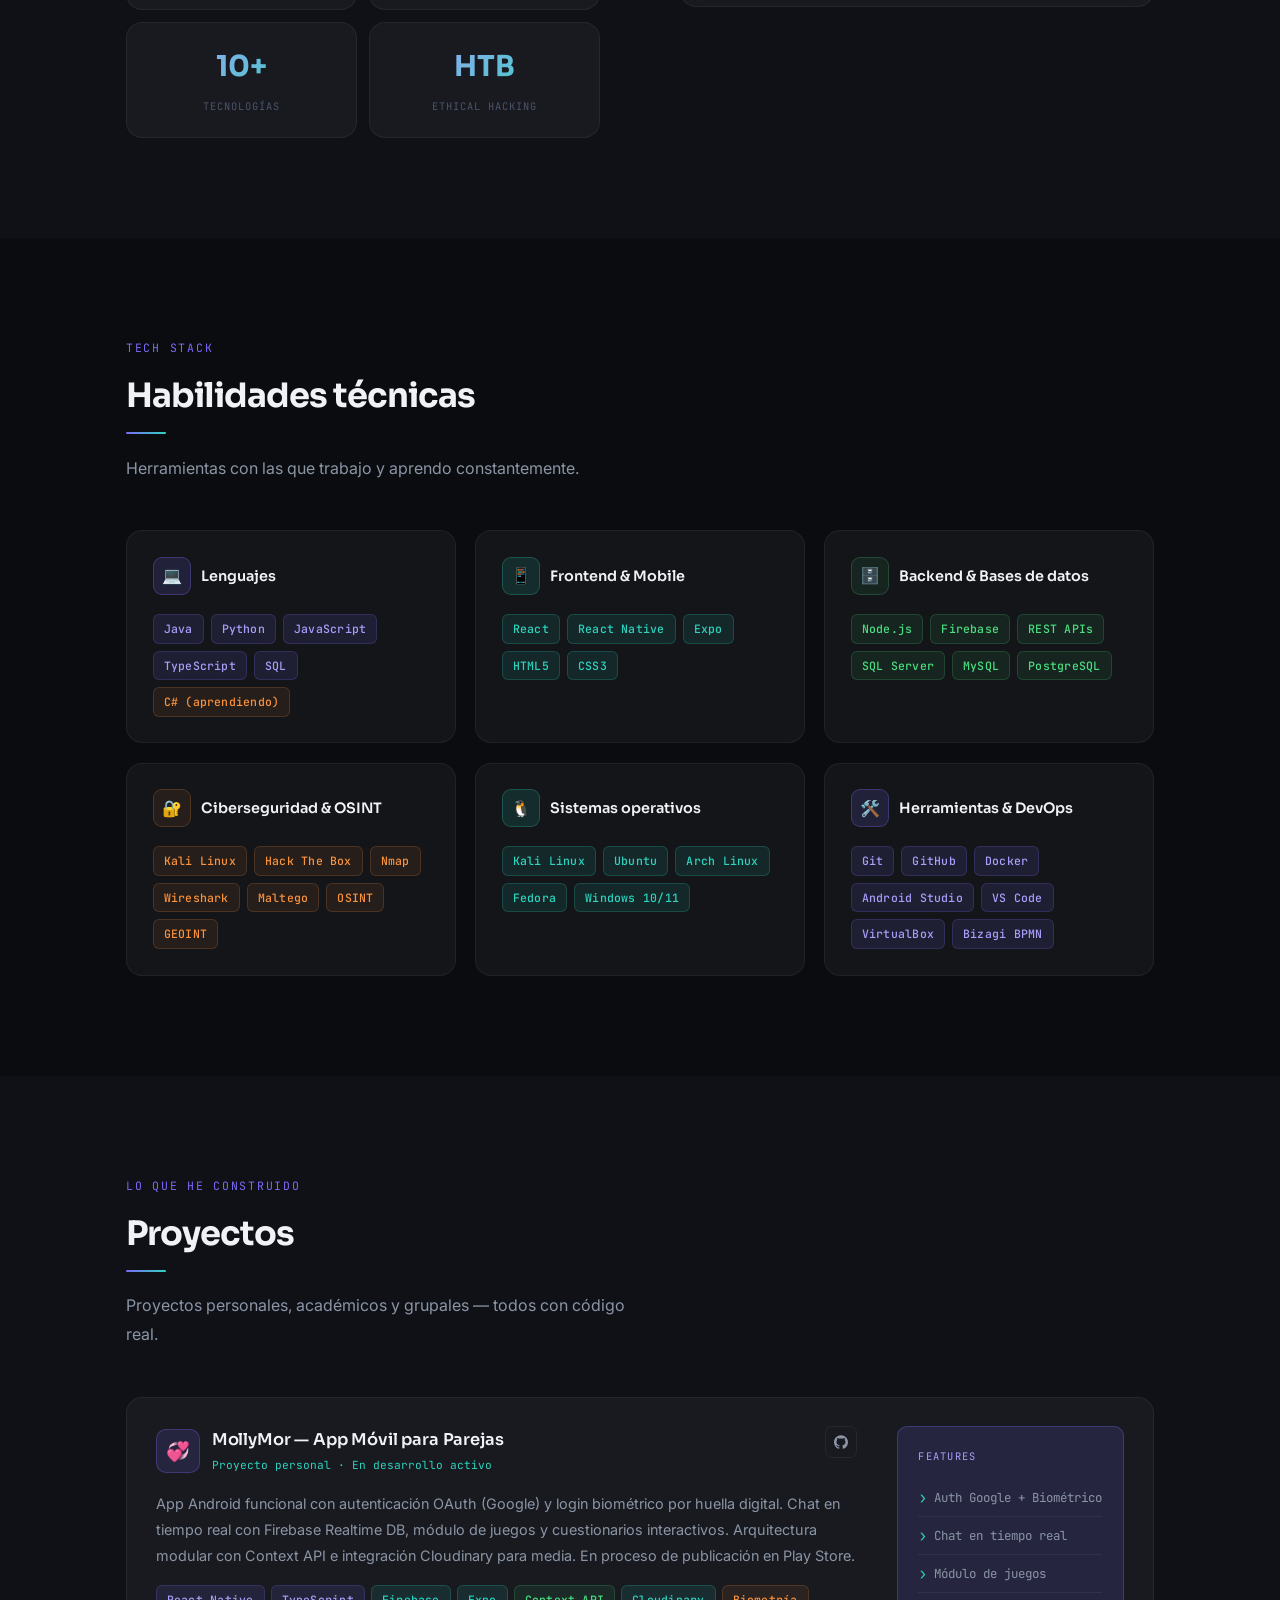
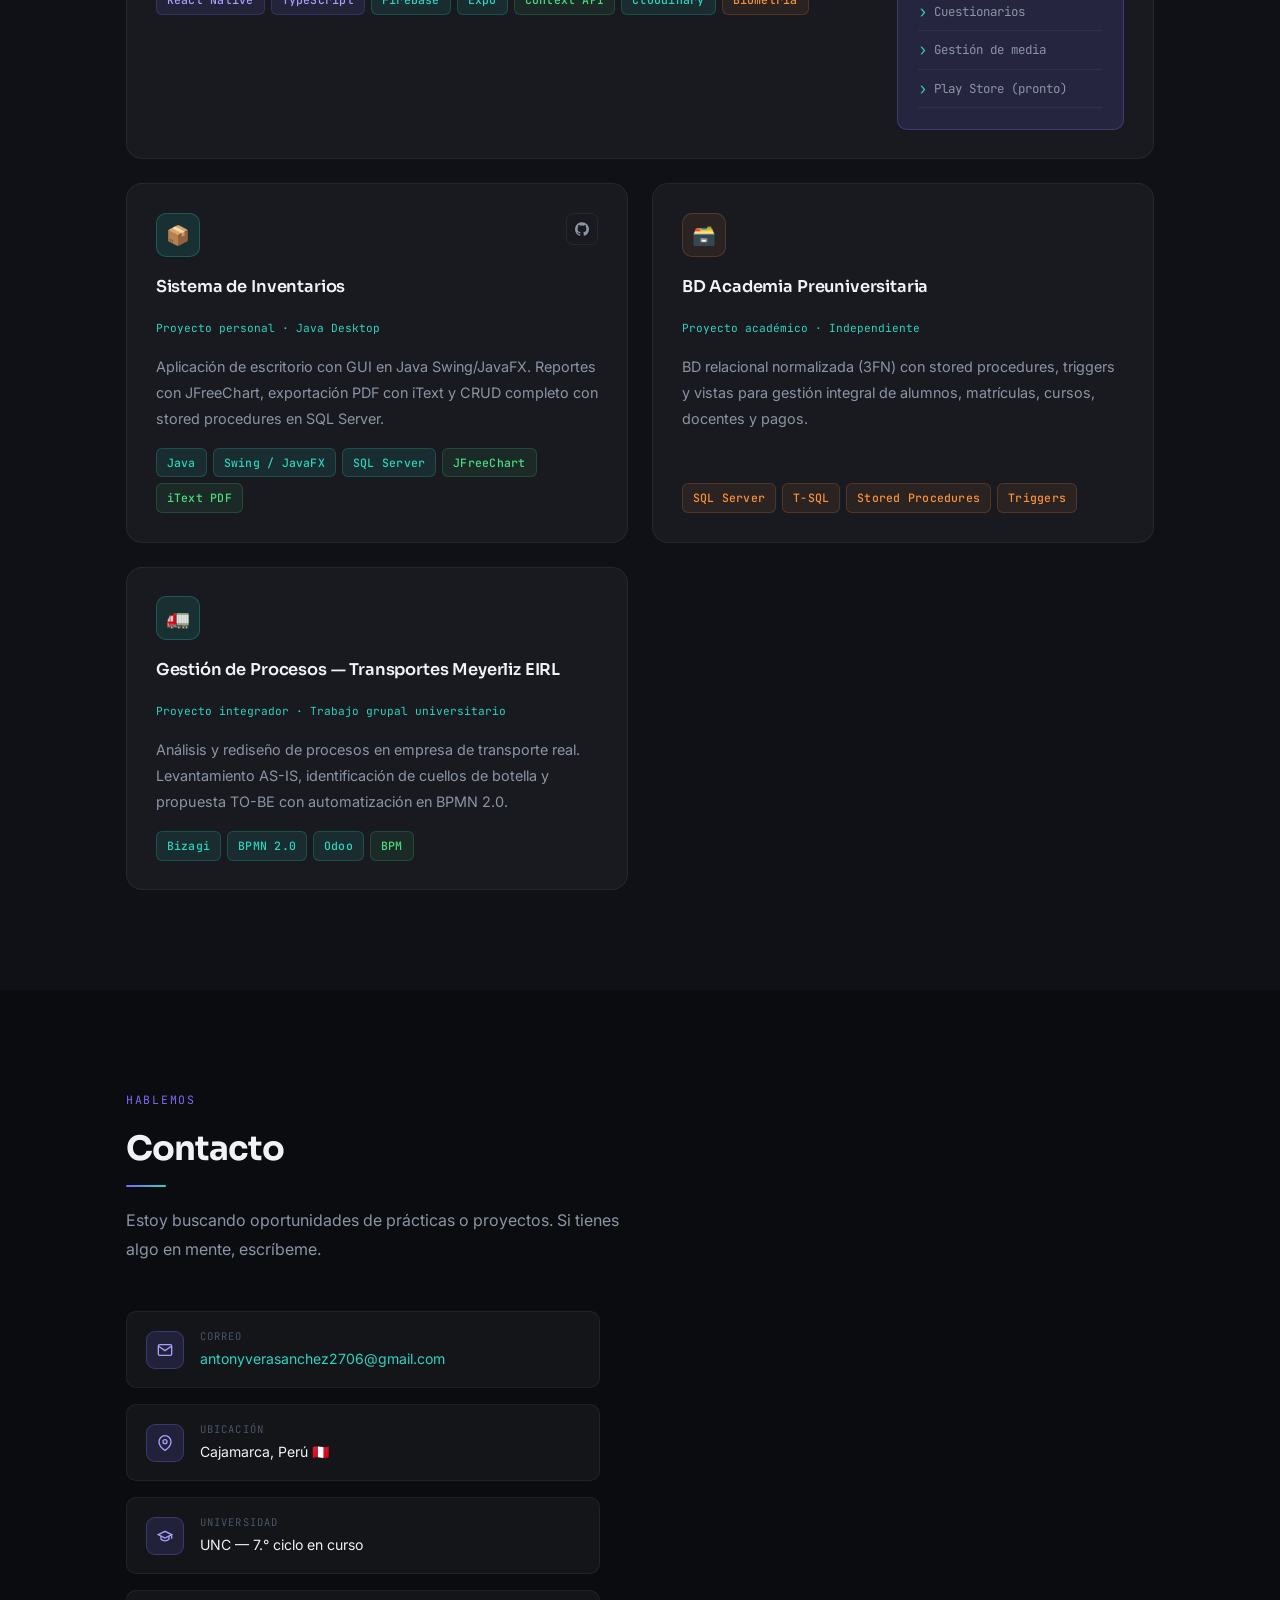
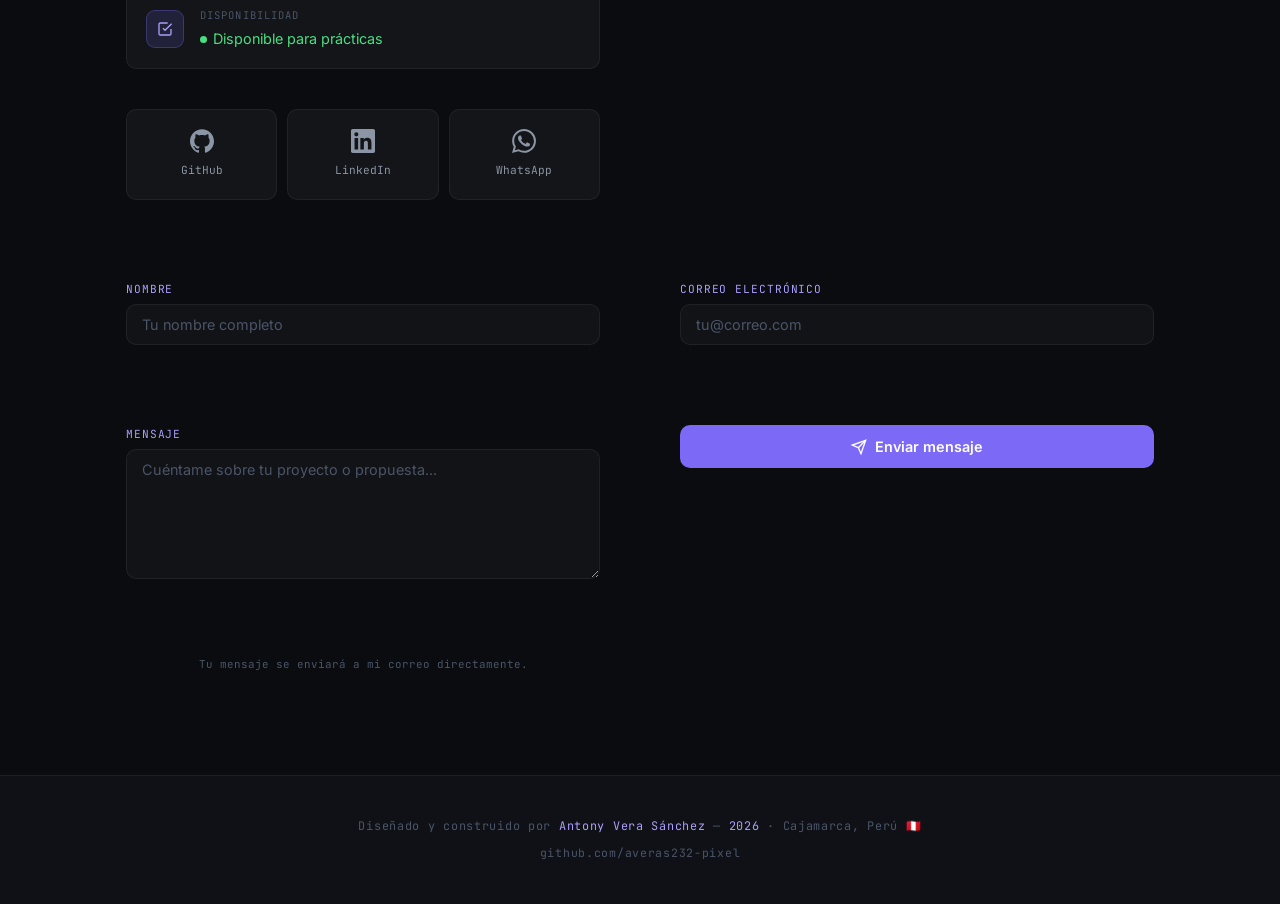
==== commit 8e7ebdf5: "Corrige envío del formulario a Formspree" ====
--- a/portfolio-nuevo/index.html
+++ b/portfolio-nuevo/index.html
@@ -1373,26 +1373,26 @@
     document.querySelectorAll('.reveal, .reveal-left, .reveal-right').forEach(el => obs.observe(el));
 
     /* ── FORM ── */
-    document.getElementById('contact-form').addEventListener('submit', function(e) {
-      e.preventDefault();
-      const st = document.getElementById('form-status');
-      const n = document.getElementById('name').value.trim();
-      const em = document.getElementById('email').value.trim();
-      const ms = document.getElementById('message').value.trim();
-      if (!n || !em || !ms) {
-        st.className = 'form-status err';
-        st.textContent = 'Por favor completa todos los campos.';
-        return;
-      }
-      if (!/^[^\s@]+@[^\s@]+\.[^\s@]+$/.test(em)) {
-        st.className = 'form-status err';
-        st.textContent = 'Ingresa un correo válido.';
-        return;
-      }
-      st.className = 'form-status ok';
-      st.textContent = '¡Mensaje enviado! Me pondré en contacto pronto.';
-      this.reset();
-    });
+document.getElementById('contact-form').addEventListener('submit', function(e) {
+  const st = document.getElementById('form-status');
+  const n = document.getElementById('name').value.trim();
+  const em = document.getElementById('email').value.trim();
+  const ms = document.getElementById('message').value.trim();
+  if (!n || !em || !ms) {
+    e.preventDefault();
+    st.className = 'form-status err';
+    st.textContent = 'Por favor completa todos los campos.';
+    return;
+  }
+  if (!/^[^\s@]+@[^\s@]+\.[^\s@]+$/.test(em)) {
+    e.preventDefault();
+    st.className = 'form-status err';
+    st.textContent = 'Ingresa un correo válido.';
+    return;
+  }
+  st.className = 'form-status ok';
+  st.textContent = 'Enviando...';
+});
   </script>
 </body>
 </html>
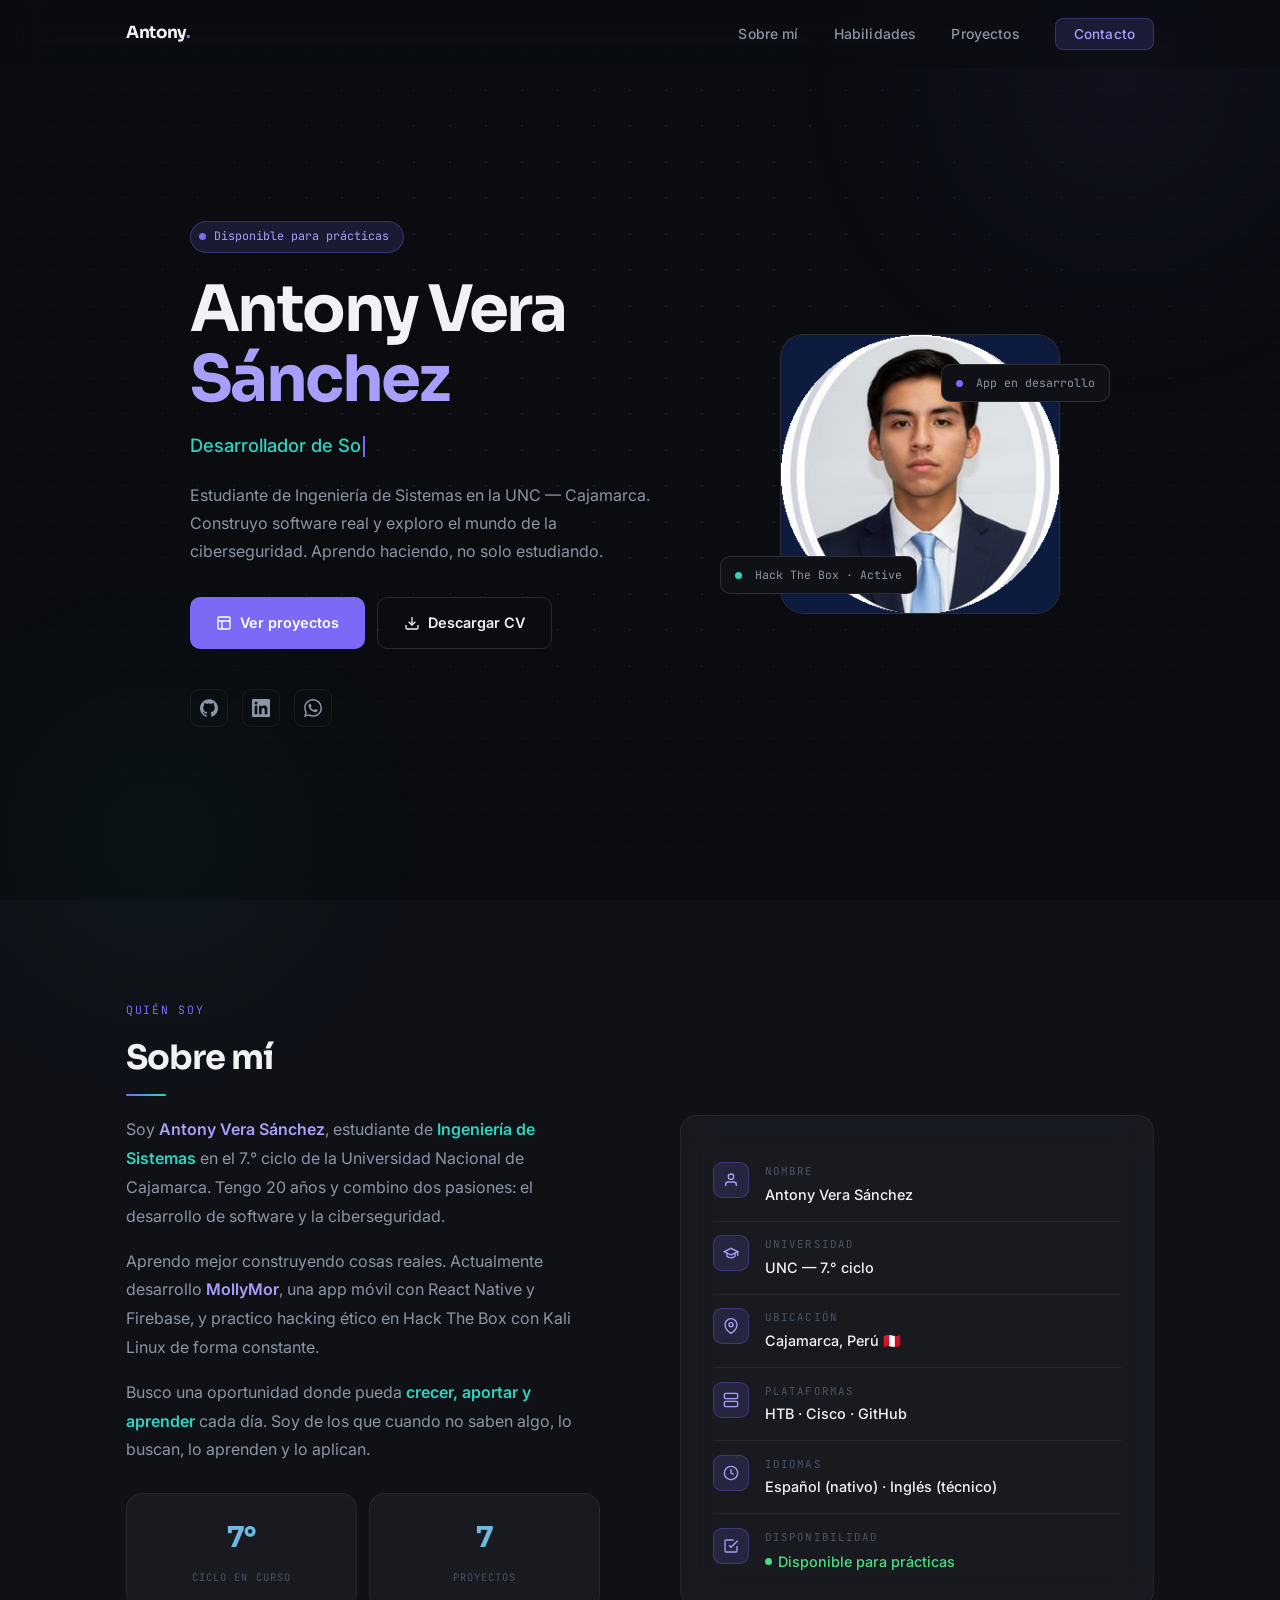
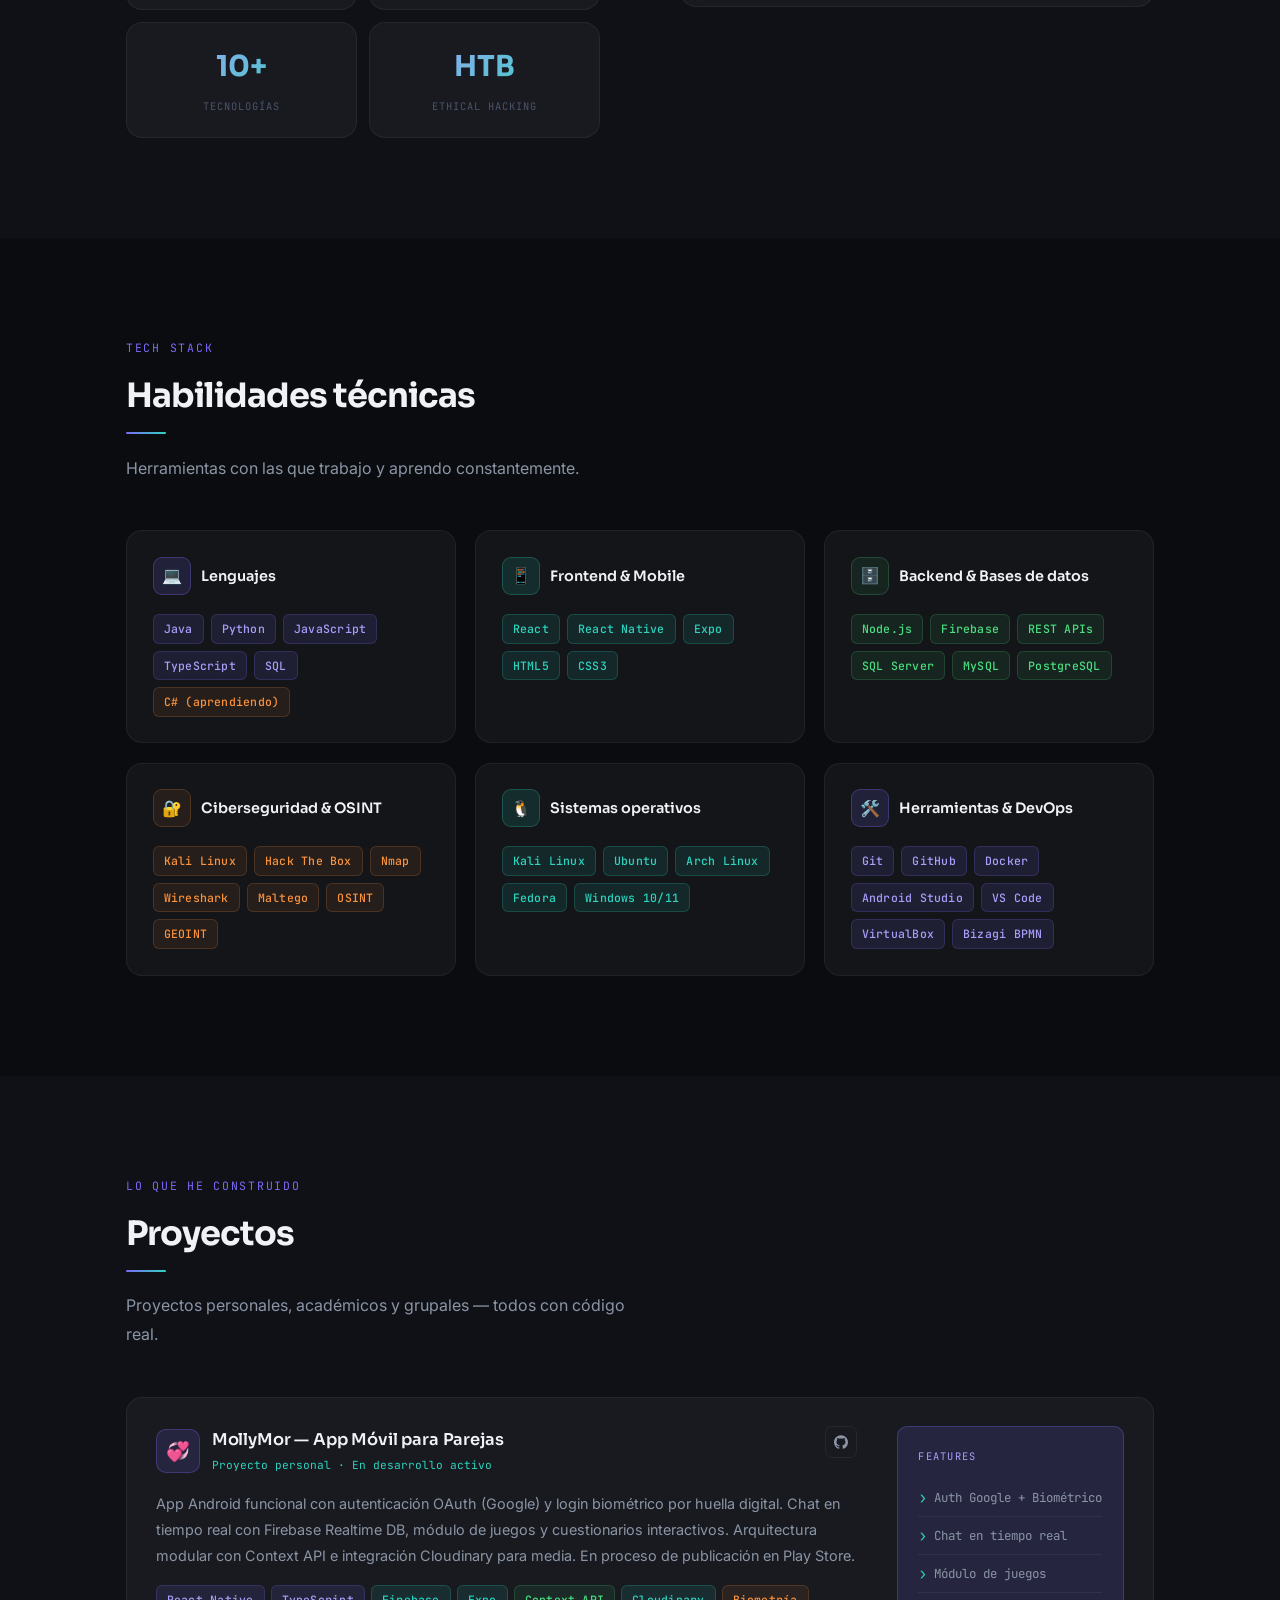
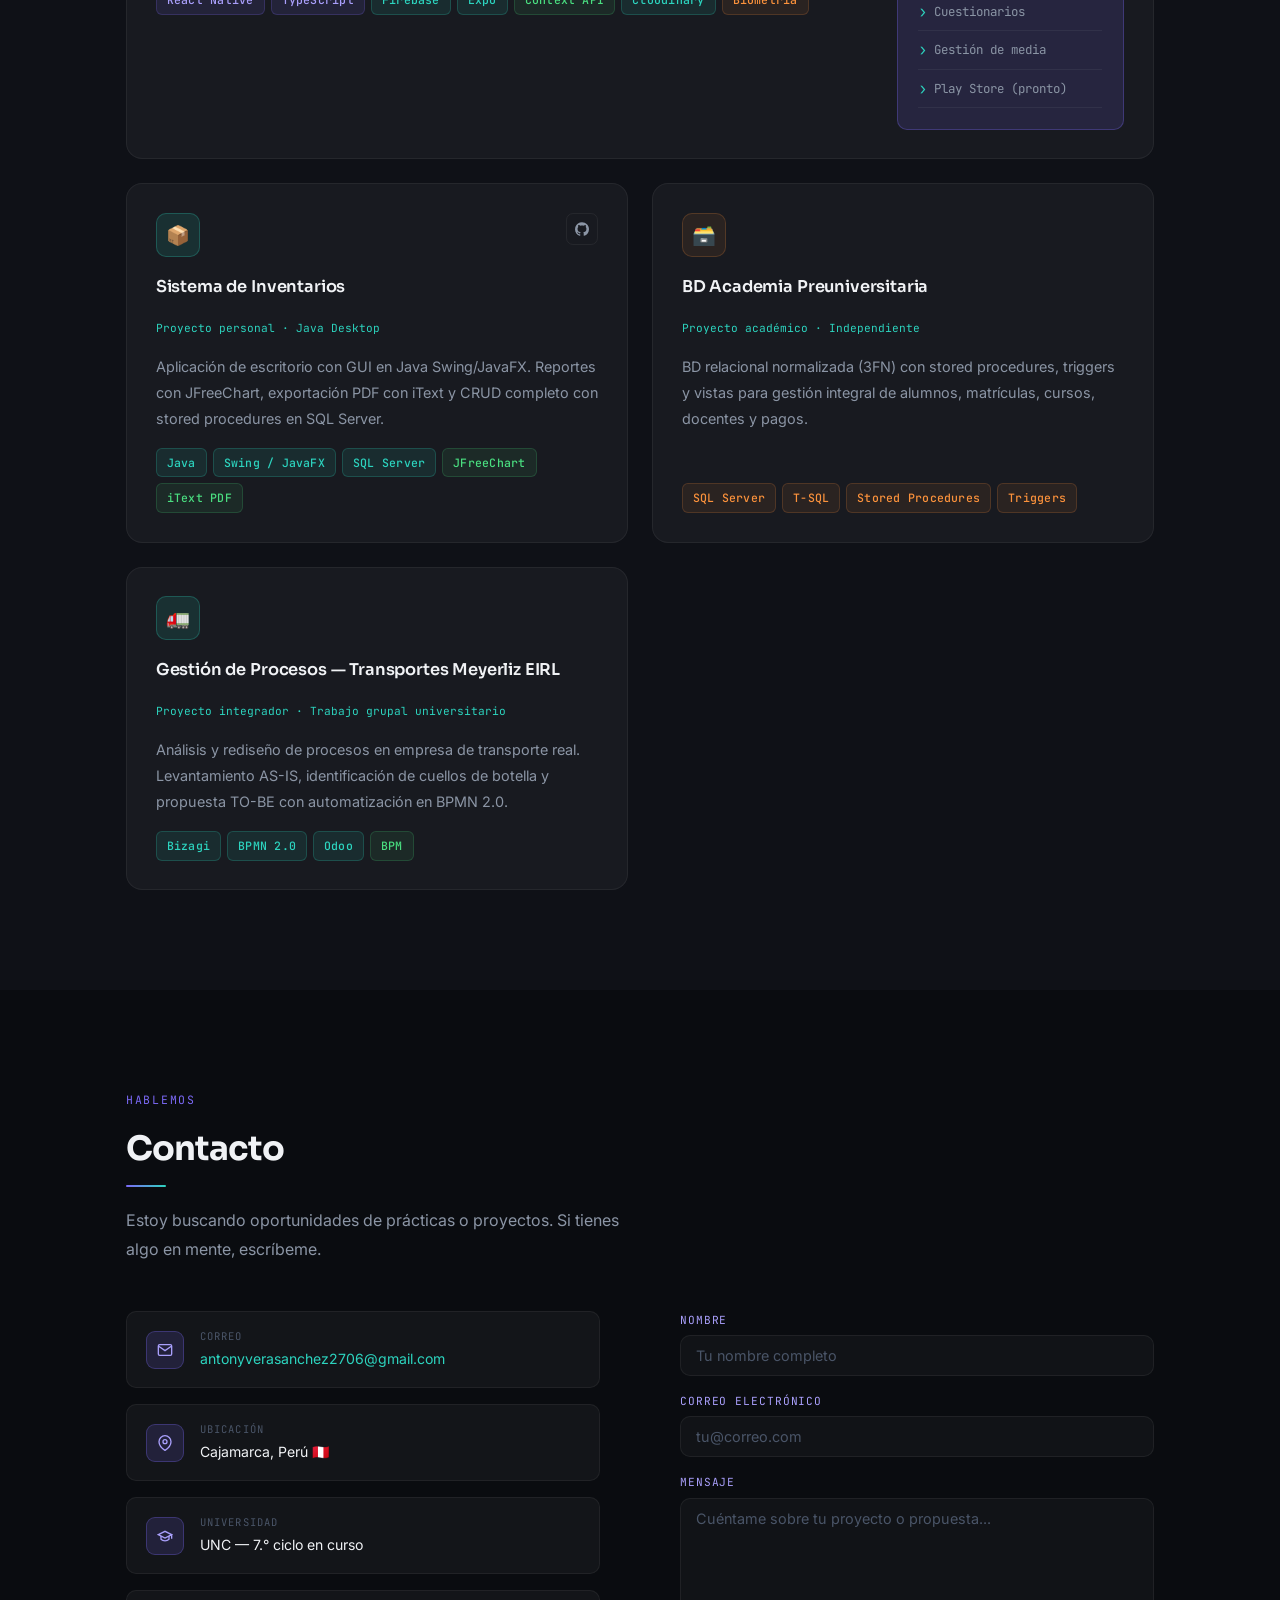
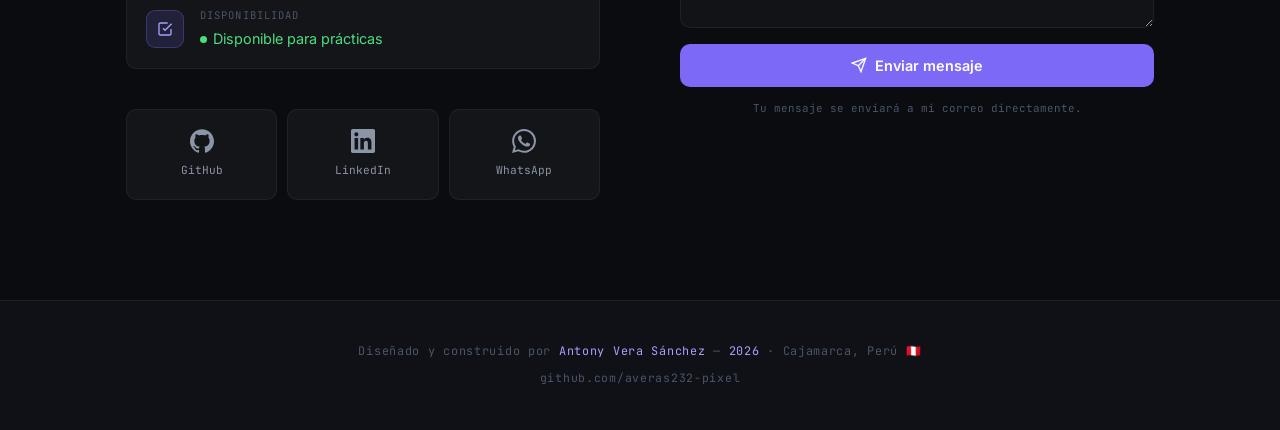
==== commit 3cca4470: "Corrige V2 envío del formulario a Formspree" ====
--- a/portfolio-nuevo/index.html
+++ b/portfolio-nuevo/index.html
@@ -1277,7 +1277,7 @@
           </div>
         </div>
 
-        <form class="contact-form reveal-right d1" id="contact-form" action="https://formspree.io/f/mzdqavll" method="POST" novalidate></form>
+        <form class="contact-form reveal-right d1" id="contact-form" action="https://formspree.io/f/mzdqavll" method="POST" novalidate >
           <div class="form-group">
             <label for="name">Nombre</label>
             <input type="text" id="name" name="name" placeholder="Tu nombre completo" autocomplete="name" maxlength="100" required />
@@ -1372,26 +1372,47 @@
     }, { threshold: 0.12 });
     document.querySelectorAll('.reveal, .reveal-left, .reveal-right').forEach(el => obs.observe(el));
 
-    /* ── FORM ── */
-document.getElementById('contact-form').addEventListener('submit', function(e) {
+  /* ── FORM ── */
+document.getElementById('contact-form').addEventListener('submit', async function(e) {
+  e.preventDefault();
   const st = document.getElementById('form-status');
-  const n = document.getElementById('name').value.trim();
+  const n  = document.getElementById('name').value.trim();
   const em = document.getElementById('email').value.trim();
   const ms = document.getElementById('message').value.trim();
+
   if (!n || !em || !ms) {
-    e.preventDefault();
     st.className = 'form-status err';
     st.textContent = 'Por favor completa todos los campos.';
     return;
   }
   if (!/^[^\s@]+@[^\s@]+\.[^\s@]+$/.test(em)) {
-    e.preventDefault();
     st.className = 'form-status err';
     st.textContent = 'Ingresa un correo válido.';
     return;
   }
+
   st.className = 'form-status ok';
   st.textContent = 'Enviando...';
+
+  try {
+    const res = await fetch(this.action, {
+      method: 'POST',
+      headers: { 'Accept': 'application/json' },
+      body: new FormData(this)
+    });
+
+    if (res.ok) {
+      st.textContent = '¡Mensaje enviado! Te responderé pronto.';
+      this.reset();
+    } else {
+      const data = await res.json();
+      st.className = 'form-status err';
+      st.textContent = data?.errors?.[0]?.message || 'Error al enviar. Intenta de nuevo.';
+    }
+  } catch {
+    st.className = 'form-status err';
+    st.textContent = 'Error de red. Verifica tu conexión.';
+  }
 });
   </script>
 </body>
